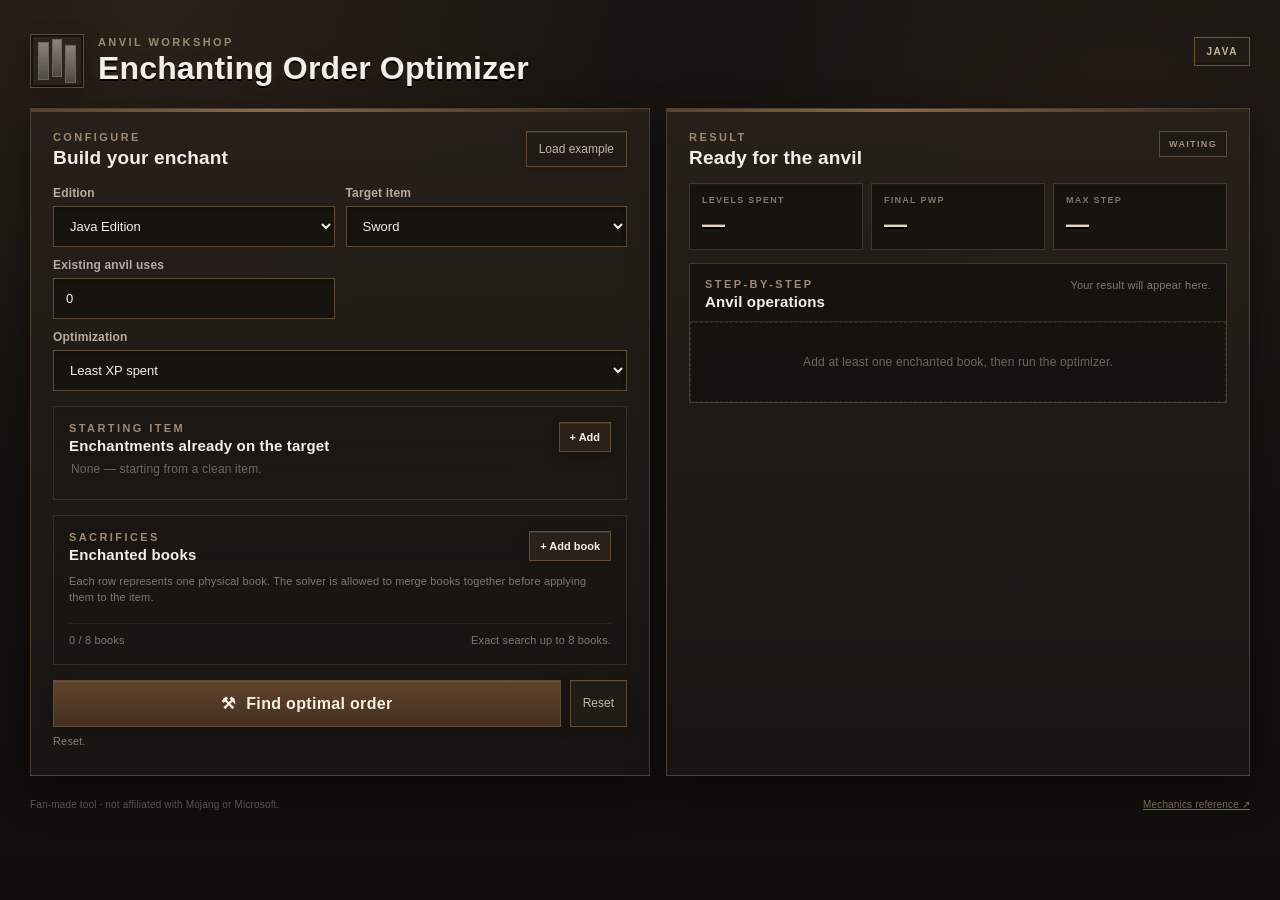
==== index.html @ eb88f307 "Add files via upload" ====
<!doctype html>
<html lang="en">
<head>
  <meta charset="utf-8">
  <meta name="viewport" content="width=device-width, initial-scale=1">
  <meta name="theme-color" content="#1b1510">
  <meta name="description" content="A Java and Bedrock Minecraft anvil-order optimizer. Find low-cost enchanting sequences and reduce prior-work penalties.">
  <title>Enchanting Order Optimizer</title>
  <link rel="icon" href="data:image/svg+xml,%3Csvg xmlns='http://www.w3.org/2000/svg' viewBox='0 0 64 64'%3E%3Crect width='64' height='64' rx='8' fill='%23231a13'/%3E%3Cpath d='M17 15h30v9H36v8h12v9H36v8h11v10H17V15Z' fill='%23999'/%3E%3Cpath d='M13 9h38v8H13z' fill='%23666'/%3E%3Cpath d='M25 39h14v8H25z' fill='%234c4c4c'/%3E%3Cpath d='M22 47h20l-3 10H25z' fill='%23707070'/%3E%3C/svg%3E">
  <link rel="stylesheet" href="styles.css">
</head>
<body>
  <div class="page-grain" aria-hidden="true"></div>
  <header class="topbar">
    <div class="brand-mark" aria-hidden="true"><span></span><span></span><span></span></div>
    <div>
      <div class="eyebrow">ANVIL WORKSHOP</div>
      <h1>Enchanting Order Optimizer</h1>
    </div>
    <div class="edition-chip" id="editionChip">JAVA</div>
  </header>

  <main class="layout">
    <section class="panel controls-panel">
      <div class="panel-heading">
        <div>
          <div class="section-kicker">CONFIGURE</div>
          <h2>Build your enchant</h2>
        </div>
        <button class="ghost-btn" id="loadExample">Load example</button>
      </div>

      <div class="control-grid">
        <label class="field">
          <span>Edition</span>
          <select id="edition">
            <option value="java">Java Edition</option>
            <option value="bedrock">Bedrock Edition</option>
          </select>
        </label>
        <label class="field">
          <span>Target item</span>
          <select id="targetItem"></select>
        </label>
        <label class="field">
          <span>Existing anvil uses</span>
          <input id="targetWork" type="number" min="0" max="6" value="0" inputmode="numeric">
        </label>
        <label class="field field-wide">
          <span>Optimization</span>
          <select id="objective">
            <option value="xp">Least XP spent</option>
            <option value="work">Lowest final work penalty</option>
          </select>
        </label>
      </div>

      <div class="subpanel">
        <div class="subpanel-heading">
          <div>
            <div class="section-kicker">STARTING ITEM</div>
            <h3>Enchantments already on the target</h3>
          </div>
          <button class="small-btn" id="addTargetEnchant">+ Add</button>
        </div>
        <div id="targetEnchants" class="rows empty-state">None — starting from a clean item.</div>
      </div>

      <div class="subpanel">
        <div class="subpanel-heading">
          <div>
            <div class="section-kicker">SACRIFICES</div>
            <h3>Enchanted books</h3>
          </div>
          <button class="small-btn" id="addBook">+ Add book</button>
        </div>
        <div class="helper-text">Each row represents one physical book. The solver is allowed to merge books together before applying them to the item.</div>
        <div id="books" class="rows"></div>
        <div class="book-footer">
          <span id="bookCount">0 / 8 books</span>
          <span>Exact search up to 8 books.</span>
        </div>
      </div>

      <div class="action-row">
        <button class="primary-btn" id="optimize"><span class="hammer-icon">⚒</span> Find optimal order</button>
        <button class="ghost-btn" id="reset">Reset</button>
      </div>
      <div id="status" class="status" aria-live="polite"></div>
    </section>

    <section class="panel results-panel" id="resultsPanel">
      <div class="panel-heading result-heading">
        <div>
          <div class="section-kicker">RESULT</div>
          <h2 id="resultTitle">Ready for the anvil</h2>
        </div>
        <div class="result-badge" id="resultBadge">WAITING</div>
      </div>

      <div class="metric-grid" id="metrics">
        <div class="metric"><span>LEVELS SPENT</span><strong>—</strong></div>
        <div class="metric"><span>FINAL PWP</span><strong>—</strong></div>
        <div class="metric"><span>MAX STEP</span><strong>—</strong></div>
      </div>

      <div class="plan-box">
        <div class="plan-box-heading">
          <div>
            <div class="section-kicker">STEP-BY-STEP</div>
            <h3>Anvil operations</h3>
          </div>
          <span class="plan-note" id="planNote">Your result will appear here.</span>
        </div>
        <div id="steps" class="steps empty-state large">Add at least one enchanted book, then run the optimizer.</div>
      </div>

      <div id="explanation" class="explanation hidden"></div>
    </section>
  </main>

  <footer class="footer">
    <span>Fan-made tool · not affiliated with Mojang or Microsoft.</span>
    <span><a href="https://minecraft.wiki/w/Anvil_mechanics" target="_blank" rel="noreferrer">Mechanics reference ↗</a></span>
  </footer>

  <script src="js/data.js"></script>
  <script src="js/engine.js"></script>
  <script src="js/app.js"></script>
</body>
</html>
---- styles.css ----
:root {
  --ink: #f4efe5;
  --muted: #aaa399;
  --muted-2: #7f786f;
  --panel: rgba(30, 25, 21, .94);
  --panel-2: rgba(40, 33, 27, .92);
  --line: #55483b;
  --line-soft: rgba(127, 111, 94, .25);
  --brown: #6b4b31;
  --brown-light: #8d6a48;
  --green: #6aa83d;
  --green-deep: #3e6927;
  --red: #b94b3f;
  --gold: #c9a15b;
  --purple: #9f81bd;
  --shadow: rgba(0, 0, 0, .45);
}

* { box-sizing: border-box; }
html { min-height: 100%; }
body {
  margin: 0;
  min-height: 100vh;
  color: var(--ink);
  font-family: "Trebuchet MS", "Segoe UI", sans-serif;
  background:
    radial-gradient(circle at 12% 0%, rgba(117, 86, 53, .20), transparent 34%),
    radial-gradient(circle at 88% 18%, rgba(67, 48, 35, .25), transparent 30%),
    linear-gradient(180deg, #181411 0%, #100e0c 100%);
  letter-spacing: .01em;
}

body::before {
  content: "";
  position: fixed;
  inset: 0;
  pointer-events: none;
  opacity: .21;
  background-image:
    linear-gradient(90deg, rgba(255,255,255,.03) 1px, transparent 1px),
    linear-gradient(rgba(255,255,255,.02) 1px, transparent 1px);
  background-size: 48px 48px;
  mask-image: linear-gradient(to bottom, black, transparent 80%);
}

.page-grain {
  position: fixed;
  inset: 0;
  pointer-events: none;
  opacity: .12;
  background:
    repeating-linear-gradient(0deg, transparent 0 3px, rgba(255,255,255,.018) 4px),
    repeating-linear-gradient(90deg, rgba(0,0,0,.03) 0 2px, transparent 2px 5px);
  mix-blend-mode: screen;
}

.topbar, main, .footer { width: min(1220px, calc(100% - 34px)); margin-inline: auto; }
.topbar {
  display: flex;
  align-items: center;
  gap: 14px;
  padding: 34px 0 20px;
}

.brand-mark {
  width: 54px; height: 54px; display: grid; grid-template-columns: repeat(3, 1fr); gap: 3px;
  padding: 7px; background: #2b231c; border: 1px solid #5b4b3b; box-shadow: inset 0 0 0 2px #15120f, 0 6px 20px rgba(0,0,0,.25);
}
.brand-mark span { background: linear-gradient(#8b8278, #4d4943); border: 1px solid #6c665f; }
.brand-mark span:nth-child(2) { transform: translateY(-3px); }
.brand-mark span:nth-child(3) { transform: translateY(3px); }

.eyebrow, .section-kicker { color: #9f8972; font-size: 11px; letter-spacing: .22em; font-weight: 800; }
.eyebrow { margin-bottom: 3px; }
h1, h2, h3, p { margin: 0; }
h1 { font-size: clamp(22px, 3vw, 32px); line-height: 1.08; text-shadow: 0 2px 0 #000, 0 0 18px rgba(201,161,91,.09); }
h2 { font-size: 19px; margin-top: 4px; }
h3 { font-size: 15px; margin-top: 3px; }

.edition-chip {
  margin-left: auto; align-self: flex-start; margin-top: 3px;
  padding: 8px 11px; font-size: 10px; font-weight: 900; letter-spacing: .16em;
  background: #211b16; border: 1px solid #6e563d; color: #c8b59e; box-shadow: inset 0 -2px rgba(0,0,0,.22);
}

.layout { display: grid; grid-template-columns: 1.03fr .97fr; gap: 16px; padding-bottom: 22px; }
.panel {
  background: linear-gradient(180deg, rgba(40,33,27,.97), rgba(25,21,18,.97));
  border: 1px solid #4d4135;
  box-shadow: 0 14px 36px var(--shadow), inset 0 1px rgba(255,255,255,.035);
  position: relative;
}
.panel::before {
  content: ""; position: absolute; top: 0; left: 0; right: 0; height: 3px;
  background: linear-gradient(90deg, #5f432a, #9a714a 38%, #5f432a 75%, #30241a);
  opacity: .9;
}
.controls-panel, .results-panel { padding: 22px; }
.panel-heading { display: flex; align-items: flex-start; justify-content: space-between; gap: 14px; margin-bottom: 17px; }
.result-heading { margin-bottom: 14px; }

.control-grid { display: grid; grid-template-columns: 1fr 1fr; gap: 11px; }
.field { display: grid; gap: 6px; }
.field-wide { grid-column: 1 / -1; }
.field > span { color: #b6aca0; font-size: 12px; font-weight: 700; }
select, input {
  width: 100%; color: var(--ink); background: #17130f; border: 1px solid #5a4b3b; outline: none;
  padding: 11px 12px; min-height: 41px; font: inherit; font-size: 13px; box-shadow: inset 0 2px 4px rgba(0,0,0,.22);
}
select:focus, input:focus { border-color: #9a714a; box-shadow: 0 0 0 2px rgba(154,113,74,.17), inset 0 2px 4px rgba(0,0,0,.22); }

.subpanel {
  margin-top: 15px; padding: 15px; background: linear-gradient(180deg, rgba(20,17,14,.42), rgba(15,13,11,.2));
  border: 1px solid var(--line-soft);
}
.subpanel-heading, .plan-box-heading { display: flex; align-items: flex-start; justify-content: space-between; gap: 12px; }
.helper-text, .book-footer, .plan-note { color: var(--muted-2); font-size: 11px; line-height: 1.45; }
.helper-text { margin: 11px 0 8px; }
.rows { display: grid; gap: 8px; }
.row {
  display: grid; grid-template-columns: minmax(0,1fr) 82px 34px; gap: 8px; align-items: center;
  padding: 8px; background: rgba(49,40,32,.55); border: 1px solid #42372e;
  animation: row-in .17s ease-out;
}
.row.target-row { grid-template-columns: minmax(0,1fr) 82px 34px; }
.row select, .row input { min-height: 38px; padding: 8px 10px; }
.row .row-label { color: #d5c9bb; font-size: 12px; font-weight: 700; }
.remove-btn {
  min-height: 38px; width: 34px; border: 1px solid #55453a; background: #201914; color: #a69b90; cursor: pointer;
}
.remove-btn:hover { color: #f1ddd1; border-color: #805046; background: #2c1b17; }
.empty-state { color: #6f675f; font-size: 12px; padding: 8px 2px; }
.empty-state.large { padding: 32px 10px; text-align: center; border: 1px dashed rgba(127,111,94,.26); }
.book-footer { display: flex; justify-content: space-between; margin-top: 9px; padding-top: 9px; border-top: 1px solid rgba(127,111,94,.14); }

.action-row { display: flex; gap: 9px; margin-top: 15px; }
button { font: inherit; }
.primary-btn, .ghost-btn, .small-btn {
  cursor: pointer; border: 1px solid #5f4c3b; color: var(--ink); background: linear-gradient(#60442c,#452f20);
  box-shadow: inset 0 1px rgba(255,255,255,.08), 0 4px 12px rgba(0,0,0,.18);
  transition: transform .12s ease, filter .12s ease, border-color .12s ease;
}
.primary-btn { flex: 1; padding: 13px 15px; font-weight: 900; letter-spacing: .02em; }
.primary-btn:hover, .ghost-btn:hover, .small-btn:hover { filter: brightness(1.12); border-color: #896947; }
.primary-btn:active, .ghost-btn:active, .small-btn:active { transform: translateY(1px); }
.ghost-btn { padding: 10px 12px; background: #211b16; color: #c3b6a8; font-size: 12px; }
.small-btn { padding: 8px 10px; font-size: 11px; font-weight: 800; background: #2b2118; }
.hammer-icon { margin-right: 6px; }
.status { min-height: 18px; color: #897d70; font-size: 11px; margin-top: 8px; }
.status.error { color: #d67c70; }
.status.good { color: #86b26a; }

.result-badge { padding: 7px 9px; font-size: 9px; letter-spacing: .15em; font-weight: 900; border: 1px solid #5a4a3c; color: #9d9081; background: #201a15; }
.result-badge.good { color: #96bd79; border-color: #446932; background: #1b2616; }
.result-badge.warn { color: #d0a25e; border-color: #7b5d33; background: #2a2016; }
.result-badge.bad { color: #d27c71; border-color: #733b34; background: #2a1715; }

.metric-grid { display: grid; grid-template-columns: repeat(3, 1fr); gap: 8px; margin-bottom: 13px; }
.metric { background: #17130f; border: 1px solid #3f352d; padding: 11px 12px; box-shadow: inset 0 1px rgba(255,255,255,.025); }
.metric span { display: block; color: #7f756a; font-size: 9px; font-weight: 900; letter-spacing: .14em; }
.metric strong { display: block; font-size: 23px; margin-top: 6px; color: #e3d4c2; text-shadow: 0 2px #000; }

.plan-box { border: 1px solid #45392f; background: rgba(18,15,12,.72); }
.plan-box-heading { padding: 14px 15px 11px; border-bottom: 1px solid #332b24; }
.steps { display: grid; gap: 8px; padding: 12px; max-height: 490px; overflow: auto; }
.step {
  display: grid; grid-template-columns: 31px minmax(0,1fr) auto; gap: 10px; align-items: center;
  padding: 10px; background: linear-gradient(90deg, rgba(54,44,35,.74), rgba(31,25,21,.75)); border: 1px solid #40352c;
  position: relative;
}
.step::after { content: ""; position: absolute; left: 24px; bottom: -9px; width: 1px; height: 8px; background: #5b4a3c; }
.step:last-child::after { display: none; }
.step-number { width: 26px; height: 26px; display: grid; place-items: center; background: #2b2119; border: 1px solid #614a37; color: #d0b997; font-weight: 900; font-size: 11px; }
.step-main { min-width: 0; }
.step-title { color: #eee4d8; font-size: 12px; font-weight: 800; line-height: 1.35; }
.step-meta { color: #82786d; font-size: 10px; margin-top: 3px; line-height: 1.35; }
.step-cost { text-align: right; white-space: nowrap; }
.step-cost strong { color: #d8bd8e; font-size: 14px; }
.step-cost span { display: block; color: #6f665c; font-size: 9px; margin-top: 2px; }

.explanation { margin-top: 12px; padding: 12px 14px; background: #1a1612; border: 1px solid #3f332a; color: #a9a096; font-size: 11px; line-height: 1.55; }
.explanation strong { color: #ddd0c1; }
.hidden { display: none; }

.footer { display: flex; justify-content: space-between; gap: 15px; padding: 1px 0 28px; color: #635b53; font-size: 10px; }
.footer a { color: #837360; }
.footer a:hover { color: #aa8f72; }

@keyframes row-in { from { opacity: 0; transform: translateY(-4px); } to { opacity: 1; transform: translateY(0); } }
@media (max-width: 900px) { .layout { grid-template-columns: 1fr; } }
@media (max-width: 620px) {
  .topbar, main, .footer { width: min(100% - 22px, 1220px); }
  .topbar { padding-top: 20px; }
  .control-grid { grid-template-columns: 1fr; }
  .field-wide { grid-column: auto; }
  .metric-grid { grid-template-columns: 1fr; }
  .step { grid-template-columns: 31px minmax(0,1fr); }
  .step-cost { grid-column: 2; text-align: left; }
  .footer { flex-direction: column; padding-bottom: 18px; }
}
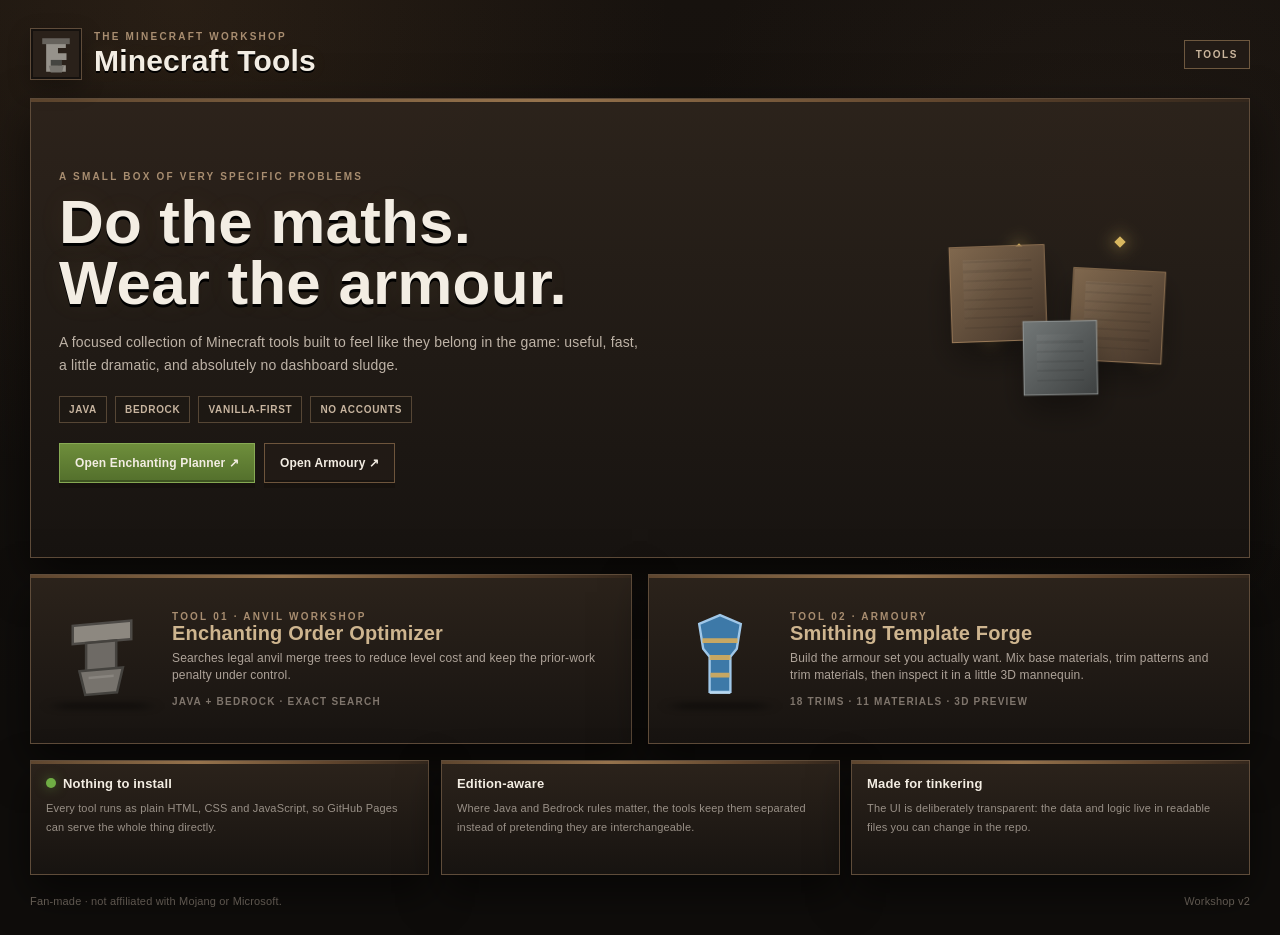
==== commit 59c64ac2: "Armory Update Adds armory tool to the workshop." ====
--- a/index.html
+++ b/index.html
@@ -1,131 +1,49 @@
 <!doctype html>
 <html lang="en">
 <head>
-  <meta charset="utf-8">
-  <meta name="viewport" content="width=device-width, initial-scale=1">
-  <meta name="theme-color" content="#1b1510">
-  <meta name="description" content="A Java and Bedrock Minecraft anvil-order optimizer. Find low-cost enchanting sequences and reduce prior-work penalties.">
-  <title>Enchanting Order Optimizer</title>
-  <link rel="icon" href="data:image/svg+xml,%3Csvg xmlns='http://www.w3.org/2000/svg' viewBox='0 0 64 64'%3E%3Crect width='64' height='64' rx='8' fill='%23231a13'/%3E%3Cpath d='M17 15h30v9H36v8h12v9H36v8h11v10H17V15Z' fill='%23999'/%3E%3Cpath d='M13 9h38v8H13z' fill='%23666'/%3E%3Cpath d='M25 39h14v8H25z' fill='%234c4c4c'/%3E%3Cpath d='M22 47h20l-3 10H25z' fill='%23707070'/%3E%3C/svg%3E">
-  <link rel="stylesheet" href="styles.css">
-</head>
-<body>
-  <div class="page-grain" aria-hidden="true"></div>
-  <header class="topbar">
-    <div class="brand-mark" aria-hidden="true"><span></span><span></span><span></span></div>
-    <div>
-      <div class="eyebrow">ANVIL WORKSHOP</div>
-      <h1>Enchanting Order Optimizer</h1>
+<meta charset="utf-8"><meta name="viewport" content="width=device-width,initial-scale=1">
+<meta name="theme-color" content="#17120e"><meta name="description" content="Minecraft Tools — anvil planning, armour trimming and more.">
+<title>Minecraft Tools · Workshop</title>
+<link rel="icon" href="data:image/svg+xml,%3Csvg xmlns='http://www.w3.org/2000/svg' viewBox='0 0 64 64'%3E%3Crect width='64' height='64' rx='8' fill='%23231a13'/%3E%3Cpath d='M10 14h44v12H10zM16 28h32v12H16zM22 42h20v12H22z' fill='%238b8278'/%3E%3Cpath d='M14 19h36v3H14zM20 33h24v3H20zM26 47h12v3H26z' fill='%23504a44'/%3E%3C/svg%3E">
+<link rel="stylesheet" href="shared/site.css">
+<style>.workbench{height:245px;width:300px;position:relative;transform-style:preserve-3d;perspective:900px}.block{position:absolute;transform-style:preserve-3d;background:linear-gradient(135deg,#80684e,#443529);border:1px solid #9a7a58;box-shadow:0 16px 30px rgba(0,0,0,.35)}.block.a{width:92px;height:92px;left:34px;top:44px;transform:translateZ(36px) rotateZ(-2deg)}.block.b{width:92px;height:92px;left:150px;top:65px;transform:translateZ(8px) rotateZ(3deg)}.block.c{width:70px;height:70px;left:105px;top:116px;transform:translateZ(54px) rotateZ(-1deg);background:linear-gradient(135deg,#727777,#3e4141);border-color:#909696}.block::after{content:"";position:absolute;inset:12px;background:linear-gradient(135deg,rgba(255,255,255,.08),transparent 48%),repeating-linear-gradient(0deg,rgba(0,0,0,.12) 0 2px,transparent 2px 9px);opacity:.65}.spark{position:absolute;width:8px;height:8px;background:#d8b75f;box-shadow:0 0 16px #d8b75f;transform:rotate(45deg);animation:spark 2.8s infinite ease-in-out}.s1{left:94px;top:40px}.s2{left:195px;top:33px;animation-delay:.6s}.s3{left:65px;top:126px;animation-delay:1.15s}.s4{left:221px;top:144px;animation-delay:1.7s}@keyframes spark{0%,100%{opacity:.15;transform:scale(.75) rotate(45deg)}50%{opacity:1;transform:scale(1.15) rotate(45deg)}}
+</style>
+</head><body>
+<header class="site-shell topbar">
+  <div class="brand"><div class="brand-icon"><svg viewBox="0 0 64 64" aria-hidden="true"><path d="M17 13h30v10H35v8h13v10H35v8h12v10H17V13Z" fill="#96928b"/><path d="M11 8h42v9H11z" fill="#66625c"/><path d="M24 41h17v9H24z" fill="#454541"/><path d="M21 50h23l-3 10H24z" fill="#77746e"/></svg></div><div><div class="eyebrow">THE MINECRAFT WORKSHOP</div><h1>Minecraft Tools</h1></div></div>
+  <div class="edition-chip">TOOLS</div>
+</header>
+<main class="site-shell">
+  <section class="panel depth-ui hero" data-tilt>
+    <div class="hero-copy">
+      <div class="kicker">A SMALL BOX OF VERY SPECIFIC PROBLEMS</div>
+      <h2>Do the maths.<br>Wear the armour.</h2>
+      <p>A focused collection of Minecraft tools built to feel like they belong in the game: useful, fast, a little dramatic, and absolutely no dashboard sludge.</p>
+      <div class="tag-row"><span class="tag">JAVA</span><span class="tag">BEDROCK</span><span class="tag">VANILLA-FIRST</span><span class="tag">NO ACCOUNTS</span></div>
+      <div class="cta-row"><a class="primary" href="tools/enchanting/">Open Enchanting Planner ↗</a><a class="ghost" href="tools/armoury/">Open Armoury ↗</a></div>
     </div>
-    <div class="edition-chip" id="editionChip">JAVA</div>
-  </header>
+    <div class="workbench" aria-hidden="true"><div class="block a"></div><div class="block b"></div><div class="block c"></div><span class="spark s1"></span><span class="spark s2"></span><span class="spark s3"></span><span class="spark s4"></span></div>
+  </section>
 
-  <main class="layout">
-    <section class="panel controls-panel">
-      <div class="panel-heading">
-        <div>
-          <div class="section-kicker">CONFIGURE</div>
-          <h2>Build your enchant</h2>
-        </div>
-        <button class="ghost-btn" id="loadExample">Load example</button>
-      </div>
+  <div style="height:16px"></div>
+  <section class="grid tools">
+    <a class="panel depth-ui tool-card" data-tilt href="tools/enchanting/">
+      <div class="tool-art"><svg viewBox="0 0 110 125" width="92" height="105" aria-hidden="true"><g transform="skewY(-5)"><path d="M20 24h70v22H20z" fill="#8d8880" stroke="#4d4a46" stroke-width="3"/><path d="M36 46h36v34H36z" fill="#6e6a65" stroke="#45423e" stroke-width="3"/><path d="M28 79h52l-7 29H35z" fill="#77736d" stroke="#44423e" stroke-width="3"/><path d="M39 88h30" stroke="#a09c96" stroke-width="3" opacity=".45"/></g></svg></div>
+      <div><div class="kicker">TOOL 01 · ANVIL WORKSHOP</div><h3>Enchanting Order Optimizer</h3><p>Searches legal anvil merge trees to reduce level cost and keep the prior-work penalty under control.</p><div class="tool-meta">Java + Bedrock · exact search</div></div>
+    </a>
+    <a class="panel depth-ui tool-card" data-tilt href="tools/armoury/">
+      <div class="tool-art"><svg viewBox="0 0 110 125" width="88" height="105" aria-hidden="true"><path d="M29 18 55 7l26 11-5 31-8 10v44H42V59l-8-10z" fill="#3d79a8" stroke="#9fc7e8" stroke-width="3"/><path d="M33 39h44M42 60h26M43 82h24" stroke="#d6ad5c" stroke-width="6" opacity=".9"/><path d="M42 104h26" stroke="#b8d8f0" stroke-width="3"/></svg></div>
+      <div><div class="kicker">TOOL 02 · ARMOURY</div><h3>Smithing Template Forge</h3><p>Build the armour set you actually want. Mix base materials, trim patterns and trim materials, then inspect it in a little 3D mannequin.</p><div class="tool-meta">18 trims · 11 materials · 3D preview</div></div>
+    </a>
+  </section>
 
-      <div class="control-grid">
-        <label class="field">
-          <span>Edition</span>
-          <select id="edition">
-            <option value="java">Java Edition</option>
-            <option value="bedrock">Bedrock Edition</option>
-          </select>
-        </label>
-        <label class="field">
-          <span>Target item</span>
-          <select id="targetItem"></select>
-        </label>
-        <label class="field">
-          <span>Existing anvil uses</span>
-          <input id="targetWork" type="number" min="0" max="6" value="0" inputmode="numeric">
-        </label>
-        <label class="field field-wide">
-          <span>Optimization</span>
-          <select id="objective">
-            <option value="xp">Least XP spent</option>
-            <option value="work">Lowest final work penalty</option>
-          </select>
-        </label>
-      </div>
-
-      <div class="subpanel">
-        <div class="subpanel-heading">
-          <div>
-            <div class="section-kicker">STARTING ITEM</div>
-            <h3>Enchantments already on the target</h3>
-          </div>
-          <button class="small-btn" id="addTargetEnchant">+ Add</button>
-        </div>
-        <div id="targetEnchants" class="rows empty-state">None — starting from a clean item.</div>
-      </div>
-
-      <div class="subpanel">
-        <div class="subpanel-heading">
-          <div>
-            <div class="section-kicker">SACRIFICES</div>
-            <h3>Enchanted books</h3>
-          </div>
-          <button class="small-btn" id="addBook">+ Add book</button>
-        </div>
-        <div class="helper-text">Each row represents one physical book. The solver is allowed to merge books together before applying them to the item.</div>
-        <div id="books" class="rows"></div>
-        <div class="book-footer">
-          <span id="bookCount">0 / 8 books</span>
-          <span>Exact search up to 8 books.</span>
-        </div>
-      </div>
-
-      <div class="action-row">
-        <button class="primary-btn" id="optimize"><span class="hammer-icon">⚒</span> Find optimal order</button>
-        <button class="ghost-btn" id="reset">Reset</button>
-      </div>
-      <div id="status" class="status" aria-live="polite"></div>
-    </section>
-
-    <section class="panel results-panel" id="resultsPanel">
-      <div class="panel-heading result-heading">
-        <div>
-          <div class="section-kicker">RESULT</div>
-          <h2 id="resultTitle">Ready for the anvil</h2>
-        </div>
-        <div class="result-badge" id="resultBadge">WAITING</div>
-      </div>
-
-      <div class="metric-grid" id="metrics">
-        <div class="metric"><span>LEVELS SPENT</span><strong>—</strong></div>
-        <div class="metric"><span>FINAL PWP</span><strong>—</strong></div>
-        <div class="metric"><span>MAX STEP</span><strong>—</strong></div>
-      </div>
-
-      <div class="plan-box">
-        <div class="plan-box-heading">
-          <div>
-            <div class="section-kicker">STEP-BY-STEP</div>
-            <h3>Anvil operations</h3>
-          </div>
-          <span class="plan-note" id="planNote">Your result will appear here.</span>
-        </div>
-        <div id="steps" class="steps empty-state large">Add at least one enchanted book, then run the optimizer.</div>
-      </div>
-
-      <div id="explanation" class="explanation hidden"></div>
-    </section>
-  </main>
-
-  <footer class="footer">
-    <span>Fan-made tool · not affiliated with Mojang or Microsoft.</span>
-    <span><a href="https://minecraft.wiki/w/Anvil_mechanics" target="_blank" rel="noreferrer">Mechanics reference ↗</a></span>
-  </footer>
-
-  <script src="js/data.js"></script>
-  <script src="js/engine.js"></script>
-  <script src="js/app.js"></script>
-</body>
-</html>
+  <div style="height:16px"></div>
+  <section class="tip-grid">
+    <div class="panel depth-ui tip" data-tilt><strong><span class="status-dot"></span>Nothing to install</strong><span>Every tool runs as plain HTML, CSS and JavaScript, so GitHub Pages can serve the whole thing directly.</span></div>
+    <div class="panel depth-ui tip" data-tilt><strong>Edition-aware</strong><span>Where Java and Bedrock rules matter, the tools keep them separated instead of pretending they are interchangeable.</span></div>
+    <div class="panel depth-ui tip" data-tilt><strong>Made for tinkering</strong><span>The UI is deliberately transparent: the data and logic live in readable files you can change in the repo.</span></div>
+  </section>
+</main>
+<footer class="footer"><span>Fan-made · not affiliated with Mojang or Microsoft.</span><span>Workshop v2</span></footer>
+<script src="shared/tilt.js"></script>
+</body></html>
--- a/shared/site.css
+++ b/shared/site.css
@@ -0,0 +1,30 @@
+:root {
+  --bg0:#120f0c; --bg1:#18130f; --panel:#241d17; --panel2:#30251d;
+  --edge:#5f4c3a; --edge-hi:#896b4e; --ink:#f3ede3; --muted:#b4a99d; --dim:#776d64;
+  --oak:#8c633e; --oak-hi:#b4865a; --green:#70b442; --gold:#d2ad63; --blue:#77a9e3;
+  --red:#c65a4f; --shadow:rgba(0,0,0,.52);
+}
+*{box-sizing:border-box}
+html{min-height:100%}
+body{margin:0;min-height:100vh;color:var(--ink);font-family:"Trebuchet MS","Segoe UI",sans-serif;letter-spacing:.01em;
+ background:radial-gradient(circle at 14% 0%,rgba(121,86,51,.18),transparent 34%),radial-gradient(circle at 86% 22%,rgba(70,55,43,.18),transparent 32%),linear-gradient(#17120e,#0f0d0b 75%);overflow-x:hidden}
+body::before{content:"";position:fixed;inset:0;pointer-events:none;opacity:.16;background-image:linear-gradient(90deg,rgba(255,255,255,.025) 1px,transparent 1px),linear-gradient(rgba(255,255,255,.018) 1px,transparent 1px);background-size:48px 48px;mask-image:linear-gradient(to bottom,black,transparent 88%)}
+body::after{content:"";position:fixed;inset:0;pointer-events:none;opacity:.08;background:repeating-linear-gradient(0deg,transparent 0 3px,rgba(255,255,255,.02) 4px),repeating-linear-gradient(90deg,rgba(0,0,0,.03) 0 2px,transparent 2px 5px)}
+a{color:#ceb58f;text-decoration:none}a:hover{text-decoration:underline}
+.site-shell{width:min(1220px,calc(100% - 34px));margin:auto}
+.topbar{display:flex;align-items:center;gap:14px;padding:28px 0 18px;position:relative;z-index:2}
+.brand{display:flex;align-items:center;gap:12px;min-width:0}.brand-icon{width:52px;height:52px;display:grid;place-items:center;background:#2a211a;border:1px solid var(--edge);box-shadow:inset 0 0 0 2px #15110e,0 8px 22px rgba(0,0,0,.25);flex:0 0 auto}.brand-icon svg{width:42px;height:42px}
+.eyebrow,.kicker{font-size:10px;font-weight:900;letter-spacing:.22em;color:#a88d70}.brand h1{font-size:clamp(20px,3vw,30px);line-height:1.05;margin:3px 0 0;text-shadow:0 2px 0 #000,0 0 18px rgba(210,173,99,.09)}
+.edition-chip{margin-left:auto;padding:8px 11px;border:1px solid #6e583f;background:#211a15;color:#cbb69d;font-size:10px;font-weight:900;letter-spacing:.16em}
+.nav{display:flex;gap:8px;margin-left:14px;flex-wrap:wrap}.nav a{padding:9px 11px;font-size:11px;font-weight:800;color:#c8b8a7;border:1px solid #4d3e30;background:#1c1713;text-transform:uppercase;letter-spacing:.08em}.nav a.active,.nav a:hover{border-color:#876747;color:#f0e5d5;background:#281f18}
+.footer{width:min(1220px,calc(100% - 34px));margin:20px auto 28px;display:flex;justify-content:space-between;gap:16px;color:#71685f;font-size:11px}
+.grid{display:grid;gap:16px}.grid.two{grid-template-columns:1fr 1fr}.grid.tools{grid-template-columns:1fr 1fr}.panel{position:relative;background:linear-gradient(180deg,rgba(45,36,28,.97),rgba(24,20,17,.97));border:1px solid var(--edge);box-shadow:0 18px 42px var(--shadow),inset 0 1px rgba(255,255,255,.035);overflow:hidden}
+.panel::before{content:"";position:absolute;top:0;left:0;right:0;height:3px;background:linear-gradient(90deg,#60472f,#9b774f 42%,#63472e 75%,#34271c);opacity:.95}
+.depth-ui{transform-style:preserve-3d;will-change:transform;transition:transform .16s ease,box-shadow .16s ease}.depth-ui:hover{box-shadow:0 24px 54px rgba(0,0,0,.58),inset 0 1px rgba(255,255,255,.045)}
+.card-pad{padding:22px}.hero{padding:28px 28px 30px;min-height:460px;display:flex;align-items:center;justify-content:space-between;gap:30px}.hero-copy{max-width:620px}.hero h2{font-size:clamp(31px,5.6vw,62px);line-height:.98;margin:10px 0 18px;text-shadow:0 3px 0 #000,0 0 28px rgba(210,173,99,.08)}.hero p{color:#beb3a7;line-height:1.6;font-size:14px;max-width:580px}.tag-row{display:flex;gap:8px;flex-wrap:wrap;margin:20px 0}.tag{padding:7px 9px;border:1px solid #564635;background:#1d1813;color:#c7b49f;font-size:10px;font-weight:800;letter-spacing:.07em}.cta-row{display:flex;gap:9px;flex-wrap:wrap}.primary,.ghost,.small{border:1px solid #6e553c;color:var(--ink);background:#2b2118;padding:12px 15px;font:inherit;font-size:12px;font-weight:900;cursor:pointer;box-shadow:inset 0 -2px rgba(0,0,0,.25),0 5px 0 #17120e;transition:transform .12s ease,filter .12s ease,border-color .12s ease}.primary{background:linear-gradient(#6e8e3b,#536f2c);border-color:#87aa54}.primary:hover,.ghost:hover,.small:hover{transform:translateY(-2px);filter:brightness(1.08);text-decoration:none}.ghost{background:#211a15}.small{padding:8px 10px;font-size:11px}.subtle{color:var(--dim)}
+.tool-card{display:grid;grid-template-columns:105px 1fr;gap:18px;padding:18px;align-items:center;min-height:170px}.tool-art{height:125px;display:grid;place-items:center;position:relative;transform-style:preserve-3d}.tool-art::before{content:"";position:absolute;width:90px;height:18px;bottom:7px;background:rgba(0,0,0,.38);filter:blur(8px);transform:rotateX(68deg)}.tool-card h3{font-size:20px;margin:0 0 5px}.tool-card p{font-size:12px;line-height:1.45;color:#aea399;margin:0 0 12px}.tool-meta{font-size:10px;text-transform:uppercase;letter-spacing:.12em;color:#7f756c;font-weight:800}
+.tip-grid{display:grid;grid-template-columns:repeat(3,1fr);gap:12px}.tip{padding:15px;min-height:115px}.tip strong{font-size:13px;display:block;margin-bottom:7px}.tip span{color:#999087;font-size:11px;line-height:1.45}
+.status-dot{width:10px;height:10px;border-radius:50%;display:inline-block;background:#6fad44;box-shadow:0 0 12px rgba(111,173,68,.5);margin-right:7px}
+@media(max-width:900px){.hero{min-height:auto;flex-direction:column;align-items:flex-start}.grid.two,.grid.tools{grid-template-columns:1fr}.nav{margin-left:auto}.tool-card{grid-template-columns:90px 1fr}}
+@media(max-width:640px){.site-shell{width:min(100% - 22px,1220px)}.topbar{align-items:flex-start;flex-wrap:wrap}.nav{order:3;width:100%;margin:0}.edition-chip{margin-left:auto}.hero{padding:22px}.tip-grid{grid-template-columns:1fr}.footer{width:min(100% - 22px,1220px);flex-direction:column}}
+@media(prefers-reduced-motion:reduce){.depth-ui,.primary,.ghost,.small{transition:none!important}.depth-ui{transform:none!important}}
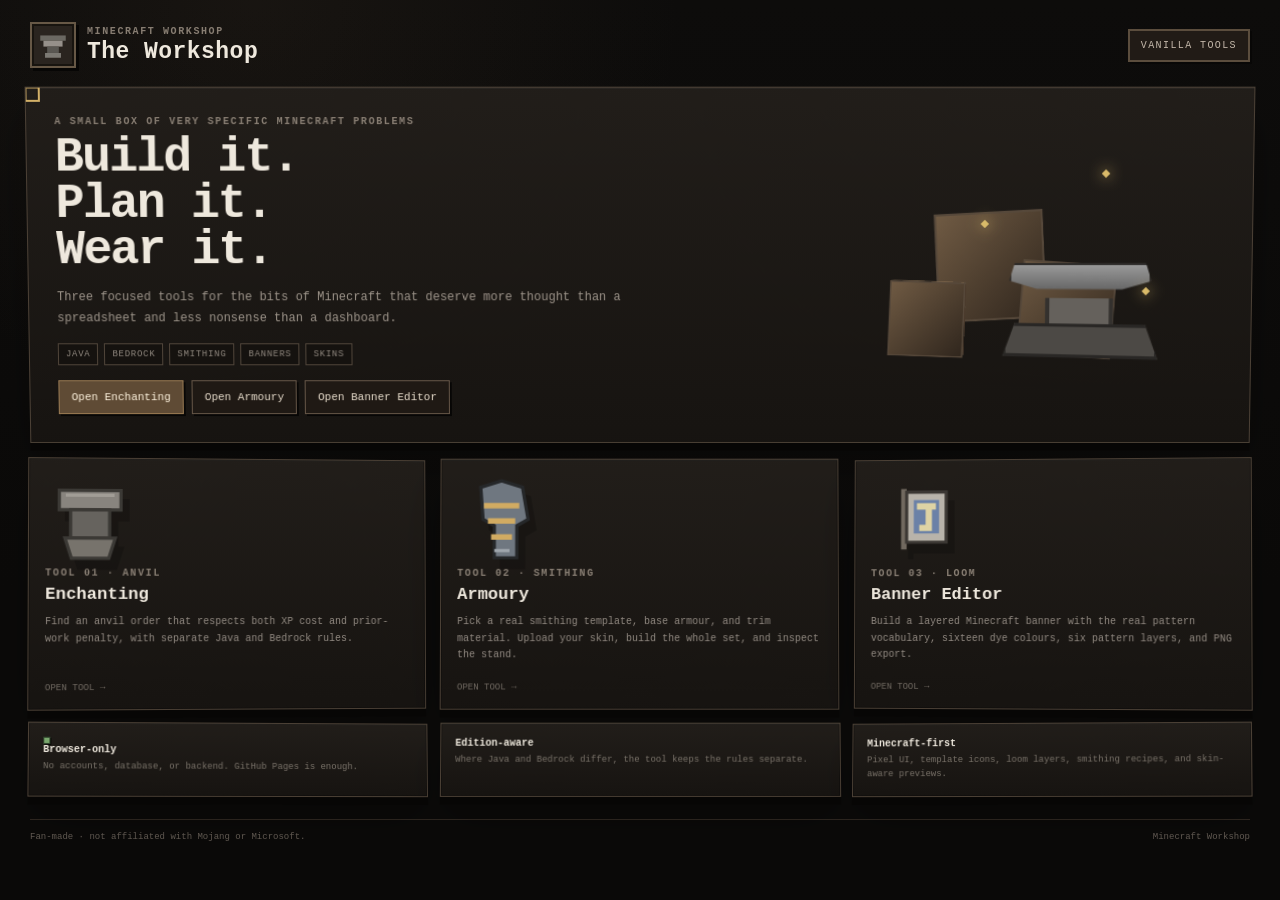
==== commit b2b7707a: "Add banner designer" ====
--- a/index.html
+++ b/index.html
@@ -1,49 +1,11 @@
-<!doctype html>
-<html lang="en">
-<head>
-<meta charset="utf-8"><meta name="viewport" content="width=device-width,initial-scale=1">
-<meta name="theme-color" content="#17120e"><meta name="description" content="Minecraft Tools — anvil planning, armour trimming and more.">
-<title>Minecraft Tools · Workshop</title>
-<link rel="icon" href="data:image/svg+xml,%3Csvg xmlns='http://www.w3.org/2000/svg' viewBox='0 0 64 64'%3E%3Crect width='64' height='64' rx='8' fill='%23231a13'/%3E%3Cpath d='M10 14h44v12H10zM16 28h32v12H16zM22 42h20v12H22z' fill='%238b8278'/%3E%3Cpath d='M14 19h36v3H14zM20 33h24v3H20zM26 47h12v3H26z' fill='%23504a44'/%3E%3C/svg%3E">
-<link rel="stylesheet" href="shared/site.css">
-<style>.workbench{height:245px;width:300px;position:relative;transform-style:preserve-3d;perspective:900px}.block{position:absolute;transform-style:preserve-3d;background:linear-gradient(135deg,#80684e,#443529);border:1px solid #9a7a58;box-shadow:0 16px 30px rgba(0,0,0,.35)}.block.a{width:92px;height:92px;left:34px;top:44px;transform:translateZ(36px) rotateZ(-2deg)}.block.b{width:92px;height:92px;left:150px;top:65px;transform:translateZ(8px) rotateZ(3deg)}.block.c{width:70px;height:70px;left:105px;top:116px;transform:translateZ(54px) rotateZ(-1deg);background:linear-gradient(135deg,#727777,#3e4141);border-color:#909696}.block::after{content:"";position:absolute;inset:12px;background:linear-gradient(135deg,rgba(255,255,255,.08),transparent 48%),repeating-linear-gradient(0deg,rgba(0,0,0,.12) 0 2px,transparent 2px 9px);opacity:.65}.spark{position:absolute;width:8px;height:8px;background:#d8b75f;box-shadow:0 0 16px #d8b75f;transform:rotate(45deg);animation:spark 2.8s infinite ease-in-out}.s1{left:94px;top:40px}.s2{left:195px;top:33px;animation-delay:.6s}.s3{left:65px;top:126px;animation-delay:1.15s}.s4{left:221px;top:144px;animation-delay:1.7s}@keyframes spark{0%,100%{opacity:.15;transform:scale(.75) rotate(45deg)}50%{opacity:1;transform:scale(1.15) rotate(45deg)}}
-</style>
-</head><body>
-<header class="site-shell topbar">
-  <div class="brand"><div class="brand-icon"><svg viewBox="0 0 64 64" aria-hidden="true"><path d="M17 13h30v10H35v8h13v10H35v8h12v10H17V13Z" fill="#96928b"/><path d="M11 8h42v9H11z" fill="#66625c"/><path d="M24 41h17v9H24z" fill="#454541"/><path d="M21 50h23l-3 10H24z" fill="#77746e"/></svg></div><div><div class="eyebrow">THE MINECRAFT WORKSHOP</div><h1>Minecraft Tools</h1></div></div>
-  <div class="edition-chip">TOOLS</div>
-</header>
-<main class="site-shell">
-  <section class="panel depth-ui hero" data-tilt>
-    <div class="hero-copy">
-      <div class="kicker">A SMALL BOX OF VERY SPECIFIC PROBLEMS</div>
-      <h2>Do the maths.<br>Wear the armour.</h2>
-      <p>A focused collection of Minecraft tools built to feel like they belong in the game: useful, fast, a little dramatic, and absolutely no dashboard sludge.</p>
-      <div class="tag-row"><span class="tag">JAVA</span><span class="tag">BEDROCK</span><span class="tag">VANILLA-FIRST</span><span class="tag">NO ACCOUNTS</span></div>
-      <div class="cta-row"><a class="primary" href="tools/enchanting/">Open Enchanting Planner ↗</a><a class="ghost" href="tools/armoury/">Open Armoury ↗</a></div>
-    </div>
-    <div class="workbench" aria-hidden="true"><div class="block a"></div><div class="block b"></div><div class="block c"></div><span class="spark s1"></span><span class="spark s2"></span><span class="spark s3"></span><span class="spark s4"></span></div>
-  </section>
-
-  <div style="height:16px"></div>
-  <section class="grid tools">
-    <a class="panel depth-ui tool-card" data-tilt href="tools/enchanting/">
-      <div class="tool-art"><svg viewBox="0 0 110 125" width="92" height="105" aria-hidden="true"><g transform="skewY(-5)"><path d="M20 24h70v22H20z" fill="#8d8880" stroke="#4d4a46" stroke-width="3"/><path d="M36 46h36v34H36z" fill="#6e6a65" stroke="#45423e" stroke-width="3"/><path d="M28 79h52l-7 29H35z" fill="#77736d" stroke="#44423e" stroke-width="3"/><path d="M39 88h30" stroke="#a09c96" stroke-width="3" opacity=".45"/></g></svg></div>
-      <div><div class="kicker">TOOL 01 · ANVIL WORKSHOP</div><h3>Enchanting Order Optimizer</h3><p>Searches legal anvil merge trees to reduce level cost and keep the prior-work penalty under control.</p><div class="tool-meta">Java + Bedrock · exact search</div></div>
-    </a>
-    <a class="panel depth-ui tool-card" data-tilt href="tools/armoury/">
-      <div class="tool-art"><svg viewBox="0 0 110 125" width="88" height="105" aria-hidden="true"><path d="M29 18 55 7l26 11-5 31-8 10v44H42V59l-8-10z" fill="#3d79a8" stroke="#9fc7e8" stroke-width="3"/><path d="M33 39h44M42 60h26M43 82h24" stroke="#d6ad5c" stroke-width="6" opacity=".9"/><path d="M42 104h26" stroke="#b8d8f0" stroke-width="3"/></svg></div>
-      <div><div class="kicker">TOOL 02 · ARMOURY</div><h3>Smithing Template Forge</h3><p>Build the armour set you actually want. Mix base materials, trim patterns and trim materials, then inspect it in a little 3D mannequin.</p><div class="tool-meta">18 trims · 11 materials · 3D preview</div></div>
-    </a>
-  </section>
-
-  <div style="height:16px"></div>
-  <section class="tip-grid">
-    <div class="panel depth-ui tip" data-tilt><strong><span class="status-dot"></span>Nothing to install</strong><span>Every tool runs as plain HTML, CSS and JavaScript, so GitHub Pages can serve the whole thing directly.</span></div>
-    <div class="panel depth-ui tip" data-tilt><strong>Edition-aware</strong><span>Where Java and Bedrock rules matter, the tools keep them separated instead of pretending they are interchangeable.</span></div>
-    <div class="panel depth-ui tip" data-tilt><strong>Made for tinkering</strong><span>The UI is deliberately transparent: the data and logic live in readable files you can change in the repo.</span></div>
-  </section>
-</main>
-<footer class="footer"><span>Fan-made · not affiliated with Mojang or Microsoft.</span><span>Workshop v2</span></footer>
-<script src="shared/tilt.js"></script>
-</body></html>
+<!doctype html><html lang="en"><head><meta charset="utf-8"><meta name="viewport" content="width=device-width,initial-scale=1"><meta name="theme-color" content="#0c0b0a"><meta name="description" content="Minecraft Workshop — focused Minecraft tools for enchanting, armour trims and banners."><title>Minecraft Workshop</title><link rel="icon" href="data:image/svg+xml,%3Csvg xmlns='http://www.w3.org/2000/svg' viewBox='0 0 64 64'%3E%3Crect width='64' height='64' fill='%23231b15'/%3E%3Cpath d='M10 19h44v9H10zM17 28h30v10H17zM23 38h18v12H23z' fill='%238f8b84'/%3E%3Cpath d='M18 50h28v6H18z' fill='%23484540'/%3E%3C/svg%3E"><link rel="stylesheet" href="shared/site.css"><style>
+.hero{margin-top:2px;padding:28px;display:grid;grid-template-columns:1.2fr .8fr;min-height:310px;align-items:center;overflow:hidden}.hero-copy h2{font-size:48px;line-height:.96;margin:7px 0 14px;letter-spacing:-.04em}.hero-copy p{max-width:620px;color:#9c9389;font-size:12px;line-height:1.7}.tag-row{display:flex;gap:6px;flex-wrap:wrap;margin:15px 0}.cta{display:flex;gap:8px;flex-wrap:wrap}.workshop-art{position:relative;height:240px;perspective:900px;display:grid;place-items:center}.cube{position:absolute;width:104px;height:104px;transform-style:preserve-3d}.cube .f,.cube .r,.cube .t{position:absolute;backface-visibility:hidden;border:2px solid #56483a}.cube .f{inset:0;background:linear-gradient(135deg,#6f5a43,#30261d)}.cube .r{width:44px;height:104px;right:-44px;top:0;transform-origin:left;transform:rotateY(90deg);background:#4a392b}.cube .t{width:104px;height:44px;top:-44px;left:0;transform-origin:bottom;transform:rotateX(90deg);background:#80684d}.cube.one{transform:translateZ(36px) rotateZ(-3deg)}.cube.two{transform:translate(78px,44px) translateZ(-16px) rotateZ(4deg) scale(.92)}.cube.three{transform:translate(-66px,55px) translateZ(-36px) rotateZ(2deg) scale(.75)}.anvil-art{position:absolute;width:190px;height:105px;bottom:28px;right:54px;transform:translateZ(55px) rotateY(-14deg)}.anvil-art .top{position:absolute;left:28px;right:28px;top:10px;height:35px;background:linear-gradient(#999,#555);border:2px solid #2c2a28;clip-path:polygon(4% 0,96% 0,100% 48%,80% 70%,20% 70%,0 48%);box-shadow:0 10px 14px #0006}.anvil-art .stem{position:absolute;left:63px;top:43px;width:64px;height:30px;background:#65615c;border-left:4px solid #34312e;border-right:4px solid #34312e}.anvil-art .foot{position:absolute;left:22px;right:22px;bottom:6px;height:32px;background:#4c4945;border:3px solid #292725;clip-path:polygon(8% 0,92% 0,100% 100%,0 100%)}.spark{position:absolute;width:6px;height:6px;background:#d9ba69;box-shadow:0 0 13px #d9ba69;transform:rotate(45deg);animation:pulse 2.4s infinite}.sp1{top:25px;right:115px}.sp2{top:75px;right:235px;animation-delay:.6s}.sp3{top:142px;right:74px;animation-delay:1.1s}@keyframes pulse{0%,100%{opacity:.2;transform:scale(.65) rotate(45deg)}50%{opacity:1;transform:scale(1.1) rotate(45deg)}}
+.tool-grid{grid-template-columns:repeat(3,1fr);margin-top:16px}.tool-card{padding:16px;min-height:230px;display:flex;flex-direction:column;justify-content:space-between;transition:box-shadow .2s}.tool-card:hover{box-shadow:0 11px 0 #070605,0 28px 55px rgba(0,0,0,.3),inset 0 1px rgba(255,255,255,.07)}.tool-card h3{margin:6px 0 8px;font-size:17px}.tool-card p{color:#8f877f;font-size:10px;line-height:1.65;min-height:51px}.tool-icon{height:92px;display:flex;align-items:center;justify-content:flex-start}.tool-icon svg{width:88px;height:88px;image-rendering:pixelated;filter:drop-shadow(7px 10px 0 rgba(0,0,0,.22))}.tool-meta{font-size:9px;color:#6e675f;margin-top:7px}.tiny{font-size:9px;color:#70685f;line-height:1.55}.strip{display:grid;grid-template-columns:repeat(3,1fr);gap:12px;margin-top:14px}.strip .panel{padding:14px}.strip strong{display:block;font-size:10px;margin-bottom:4px}.strip span{display:block;color:#777067;font-size:9px;line-height:1.6}.mc-dot{display:inline-block;width:7px;height:7px;background:#79a66d;border:1px solid #334a2f;margin-right:6px;box-shadow:1px 1px 0 #070605}
+@media(max-width:960px){.hero{grid-template-columns:1fr}.workshop-art{display:none}.tool-grid{grid-template-columns:1fr}.strip{grid-template-columns:1fr}}
+@media(max-width:620px){.hero{padding:20px}.hero-copy h2{font-size:37px}}
+</style></head><body><header class="site-shell topbar"><div class="brand"><a class="brand-icon" href="./" aria-label="Minecraft Workshop home"><svg viewBox="0 0 64 64"><path d="M8 14h48v10H8z" fill="#6b6862"/><path d="M14 24h36v11H14z" fill="#96908a"/><path d="M21 35h22v12H21z" fill="#5a5752"/><path d="M17 47h30v9H17z" fill="#7c7973"/></svg></a><div><div class="eyebrow">MINECRAFT WORKSHOP</div><h1>The Workshop</h1></div></div><div></div><div class="edition-chip">VANILLA TOOLS</div></header>
+<main class="site-shell"><section class="panel depth-ui hero pixel-border"><div class="hero-copy"><div class="kicker">A SMALL BOX OF VERY SPECIFIC MINECRAFT PROBLEMS</div><h2>Build it.<br>Plan it.<br>Wear it.</h2><p>Three focused tools for the bits of Minecraft that deserve more thought than a spreadsheet and less nonsense than a dashboard.</p><div class="tag-row"><span class="tag">JAVA</span><span class="tag">BEDROCK</span><span class="tag">SMITHING</span><span class="tag">BANNERS</span><span class="tag">SKINS</span></div><div class="cta"><a class="btn primary" href="tools/enchanting/">Open Enchanting</a><a class="btn" href="tools/armoury/">Open Armoury</a><a class="btn" href="tools/banner/">Open Banner Editor</a></div></div><div class="workshop-art" aria-hidden="true"><div class="cube one"><div class="f"></div><div class="r"></div><div class="t"></div></div><div class="cube two"><div class="f"></div><div class="r"></div><div class="t"></div></div><div class="cube three"><div class="f"></div><div class="r"></div><div class="t"></div></div><div class="anvil-art"><div class="top"></div><div class="stem"></div><div class="foot"></div></div><span class="spark sp1"></span><span class="spark sp2"></span><span class="spark sp3"></span></div></section>
+<div class="tool-grid grid"><a class="panel depth-ui tool-card" href="tools/enchanting/"><div><div class="tool-icon"><svg viewBox="0 0 110 110"><path d="M17 17h76v24H17z" fill="#88847e" stroke="#3b3935" stroke-width="4"/><path d="M31 41h48v35H31z" fill="#66635e" stroke="#3b3935" stroke-width="4"/><path d="M24 76h62l-8 25H32z" fill="#77736c" stroke="#3b3935" stroke-width="4"/><path d="M25 23h60" stroke="#b7b2aa" stroke-width="4" opacity=".55"/></svg></div><div class="kicker">TOOL 01 · ANVIL</div><h3>Enchanting</h3><p>Find an anvil order that respects both XP cost and prior-work penalty, with separate Java and Bedrock rules.</p></div><span class="tool-meta">OPEN TOOL →</span></a>
+<a class="panel depth-ui tool-card" href="tools/armoury/"><div><div class="tool-icon"><svg viewBox="0 0 110 110"><path d="M29 12 55 4l26 8 7 40-14 8v40H46V60l-14-8z" fill="#6f7780" stroke="#252729" stroke-width="4"/><path d="M33 35h44M38 54h34M42 74h26" stroke="#d1ab62" stroke-width="7"/><path d="M46 91h19" stroke="#9fa6ad" stroke-width="4"/></svg></div><div class="kicker">TOOL 02 · SMITHING</div><h3>Armoury</h3><p>Pick a real smithing template, base armour, and trim material. Upload your skin, build the whole set, and inspect the stand.</p></div><span class="tool-meta">OPEN TOOL →</span></a>
+<a class="panel depth-ui tool-card" href="tools/banner/"><div><div class="tool-icon"><svg viewBox="0 0 110 110"><path d="M38 13h7v76h-7z" fill="#71695f"/><path d="M45 17h50v63H45z" fill="#b8b3aa" stroke="#3b3733" stroke-width="4"/><path d="M54 27h32v42H54z" fill="#6b81a7"/><path d="M58 31h24v8H58zM69 39h8v19h-8zM61 58h16v8H61z" fill="#ded3a4"/></svg></div><div class="kicker">TOOL 03 · LOOM</div><h3>Banner Editor</h3><p>Build a layered Minecraft banner with the real pattern vocabulary, sixteen dye colours, six pattern layers, and PNG export.</p></div><span class="tool-meta">OPEN TOOL →</span></a></div>
+<div class="strip"><div class="panel depth-ui"><strong><span class="mc-dot"></span>Browser-only</strong><span>No accounts, database, or backend. GitHub Pages is enough.</span></div><div class="panel depth-ui"><strong>Edition-aware</strong><span>Where Java and Bedrock differ, the tool keeps the rules separate.</span></div><div class="panel depth-ui"><strong>Minecraft-first</strong><span>Pixel UI, template icons, loom layers, smithing recipes, and skin-aware previews.</span></div></div></main><footer class="footer"><span>Fan-made · not affiliated with Mojang or Microsoft.</span><span>Minecraft Workshop</span></footer><script src="shared/global-3d.js"></script></body></html>
--- a/shared/site.css
+++ b/shared/site.css
@@ -1,30 +1,4 @@
-:root {
-  --bg0:#120f0c; --bg1:#18130f; --panel:#241d17; --panel2:#30251d;
-  --edge:#5f4c3a; --edge-hi:#896b4e; --ink:#f3ede3; --muted:#b4a99d; --dim:#776d64;
-  --oak:#8c633e; --oak-hi:#b4865a; --green:#70b442; --gold:#d2ad63; --blue:#77a9e3;
-  --red:#c65a4f; --shadow:rgba(0,0,0,.52);
-}
-*{box-sizing:border-box}
-html{min-height:100%}
-body{margin:0;min-height:100vh;color:var(--ink);font-family:"Trebuchet MS","Segoe UI",sans-serif;letter-spacing:.01em;
- background:radial-gradient(circle at 14% 0%,rgba(121,86,51,.18),transparent 34%),radial-gradient(circle at 86% 22%,rgba(70,55,43,.18),transparent 32%),linear-gradient(#17120e,#0f0d0b 75%);overflow-x:hidden}
-body::before{content:"";position:fixed;inset:0;pointer-events:none;opacity:.16;background-image:linear-gradient(90deg,rgba(255,255,255,.025) 1px,transparent 1px),linear-gradient(rgba(255,255,255,.018) 1px,transparent 1px);background-size:48px 48px;mask-image:linear-gradient(to bottom,black,transparent 88%)}
-body::after{content:"";position:fixed;inset:0;pointer-events:none;opacity:.08;background:repeating-linear-gradient(0deg,transparent 0 3px,rgba(255,255,255,.02) 4px),repeating-linear-gradient(90deg,rgba(0,0,0,.03) 0 2px,transparent 2px 5px)}
-a{color:#ceb58f;text-decoration:none}a:hover{text-decoration:underline}
-.site-shell{width:min(1220px,calc(100% - 34px));margin:auto}
-.topbar{display:flex;align-items:center;gap:14px;padding:28px 0 18px;position:relative;z-index:2}
-.brand{display:flex;align-items:center;gap:12px;min-width:0}.brand-icon{width:52px;height:52px;display:grid;place-items:center;background:#2a211a;border:1px solid var(--edge);box-shadow:inset 0 0 0 2px #15110e,0 8px 22px rgba(0,0,0,.25);flex:0 0 auto}.brand-icon svg{width:42px;height:42px}
-.eyebrow,.kicker{font-size:10px;font-weight:900;letter-spacing:.22em;color:#a88d70}.brand h1{font-size:clamp(20px,3vw,30px);line-height:1.05;margin:3px 0 0;text-shadow:0 2px 0 #000,0 0 18px rgba(210,173,99,.09)}
-.edition-chip{margin-left:auto;padding:8px 11px;border:1px solid #6e583f;background:#211a15;color:#cbb69d;font-size:10px;font-weight:900;letter-spacing:.16em}
-.nav{display:flex;gap:8px;margin-left:14px;flex-wrap:wrap}.nav a{padding:9px 11px;font-size:11px;font-weight:800;color:#c8b8a7;border:1px solid #4d3e30;background:#1c1713;text-transform:uppercase;letter-spacing:.08em}.nav a.active,.nav a:hover{border-color:#876747;color:#f0e5d5;background:#281f18}
-.footer{width:min(1220px,calc(100% - 34px));margin:20px auto 28px;display:flex;justify-content:space-between;gap:16px;color:#71685f;font-size:11px}
-.grid{display:grid;gap:16px}.grid.two{grid-template-columns:1fr 1fr}.grid.tools{grid-template-columns:1fr 1fr}.panel{position:relative;background:linear-gradient(180deg,rgba(45,36,28,.97),rgba(24,20,17,.97));border:1px solid var(--edge);box-shadow:0 18px 42px var(--shadow),inset 0 1px rgba(255,255,255,.035);overflow:hidden}
-.panel::before{content:"";position:absolute;top:0;left:0;right:0;height:3px;background:linear-gradient(90deg,#60472f,#9b774f 42%,#63472e 75%,#34271c);opacity:.95}
-.depth-ui{transform-style:preserve-3d;will-change:transform;transition:transform .16s ease,box-shadow .16s ease}.depth-ui:hover{box-shadow:0 24px 54px rgba(0,0,0,.58),inset 0 1px rgba(255,255,255,.045)}
-.card-pad{padding:22px}.hero{padding:28px 28px 30px;min-height:460px;display:flex;align-items:center;justify-content:space-between;gap:30px}.hero-copy{max-width:620px}.hero h2{font-size:clamp(31px,5.6vw,62px);line-height:.98;margin:10px 0 18px;text-shadow:0 3px 0 #000,0 0 28px rgba(210,173,99,.08)}.hero p{color:#beb3a7;line-height:1.6;font-size:14px;max-width:580px}.tag-row{display:flex;gap:8px;flex-wrap:wrap;margin:20px 0}.tag{padding:7px 9px;border:1px solid #564635;background:#1d1813;color:#c7b49f;font-size:10px;font-weight:800;letter-spacing:.07em}.cta-row{display:flex;gap:9px;flex-wrap:wrap}.primary,.ghost,.small{border:1px solid #6e553c;color:var(--ink);background:#2b2118;padding:12px 15px;font:inherit;font-size:12px;font-weight:900;cursor:pointer;box-shadow:inset 0 -2px rgba(0,0,0,.25),0 5px 0 #17120e;transition:transform .12s ease,filter .12s ease,border-color .12s ease}.primary{background:linear-gradient(#6e8e3b,#536f2c);border-color:#87aa54}.primary:hover,.ghost:hover,.small:hover{transform:translateY(-2px);filter:brightness(1.08);text-decoration:none}.ghost{background:#211a15}.small{padding:8px 10px;font-size:11px}.subtle{color:var(--dim)}
-.tool-card{display:grid;grid-template-columns:105px 1fr;gap:18px;padding:18px;align-items:center;min-height:170px}.tool-art{height:125px;display:grid;place-items:center;position:relative;transform-style:preserve-3d}.tool-art::before{content:"";position:absolute;width:90px;height:18px;bottom:7px;background:rgba(0,0,0,.38);filter:blur(8px);transform:rotateX(68deg)}.tool-card h3{font-size:20px;margin:0 0 5px}.tool-card p{font-size:12px;line-height:1.45;color:#aea399;margin:0 0 12px}.tool-meta{font-size:10px;text-transform:uppercase;letter-spacing:.12em;color:#7f756c;font-weight:800}
-.tip-grid{display:grid;grid-template-columns:repeat(3,1fr);gap:12px}.tip{padding:15px;min-height:115px}.tip strong{font-size:13px;display:block;margin-bottom:7px}.tip span{color:#999087;font-size:11px;line-height:1.45}
-.status-dot{width:10px;height:10px;border-radius:50%;display:inline-block;background:#6fad44;box-shadow:0 0 12px rgba(111,173,68,.5);margin-right:7px}
-@media(max-width:900px){.hero{min-height:auto;flex-direction:column;align-items:flex-start}.grid.two,.grid.tools{grid-template-columns:1fr}.nav{margin-left:auto}.tool-card{grid-template-columns:90px 1fr}}
-@media(max-width:640px){.site-shell{width:min(100% - 22px,1220px)}.topbar{align-items:flex-start;flex-wrap:wrap}.nav{order:3;width:100%;margin:0}.edition-chip{margin-left:auto}.hero{padding:22px}.tip-grid{grid-template-columns:1fr}.footer{width:min(100% - 22px,1220px);flex-direction:column}}
-@media(prefers-reduced-motion:reduce){.depth-ui,.primary,.ghost,.small{transition:none!important}.depth-ui{transform:none!important}}
+
+:root{--bg:#0c0b0a;--panel:#191613;--panel2:#211c17;--ink:#eee8dd;--muted:#9e958b;--line:#4b4035;--line2:#665546;--gold:#d4b168;--green:#77a66e;--blue:#80a7c5;--shadow:#000;--px:3px}
+*{box-sizing:border-box}html,body{margin:0;min-height:100%;background:radial-gradient(circle at 20% 0%,rgba(79,63,47,.17),transparent 32%),linear-gradient(#0d0c0b,#0a0908 70%);color:var(--ink);font-family:Consolas,"Courier New",monospace;-webkit-font-smoothing:none}body{overflow-x:hidden}a{color:inherit;text-decoration:none}button,input,select{font:inherit}.site-shell{width:min(1220px,calc(100% - 34px));margin:0 auto}.topbar{display:grid;grid-template-columns:auto 1fr auto;align-items:center;gap:14px;padding:22px 0 18px;position:relative;z-index:2}.brand{display:flex;align-items:center;gap:11px;min-width:0}.brand-icon{width:46px;height:46px;display:grid;place-items:center;background:#2a241f;border:2px solid #675846;box-shadow:inset 0 0 0 2px #18140f,3px 3px 0 #070605;transform-style:preserve-3d}.brand-icon svg{width:34px;height:34px;image-rendering:pixelated}.eyebrow,.kicker{font-size:10px;letter-spacing:.16em;color:#877d72;font-weight:800}.brand h1{margin:2px 0 0;font-size:23px;letter-spacing:.02em}.edition-chip{border:2px solid #5b4d3d;background:#211b16;padding:9px 11px;font-size:10px;letter-spacing:.14em;color:#c4b8aa;box-shadow:2px 2px 0 #080706}.nav{display:flex;justify-content:flex-end;gap:7px;flex-wrap:wrap}.nav a{padding:8px 10px;border:1px solid #40362d;background:#14110e;font-size:10px;color:#8e867e;box-shadow:2px 2px 0 #070605}.nav a:hover,.nav a.active{color:#ede5d9;border-color:#7b654e;background:#211a15}.panel{background:linear-gradient(180deg,rgba(33,29,25,.98),rgba(22,19,16,.98));border:1px solid var(--line);box-shadow:0 8px 0 #070605,0 22px 50px rgba(0,0,0,.28),inset 0 1px rgba(255,255,255,.05);position:relative}.panel::after{content:"";position:absolute;inset:0;pointer-events:none;box-shadow:inset 0 0 0 1px rgba(0,0,0,.28)}.depth-ui{transform-style:preserve-3d;will-change:transform}.pixel{image-rendering:pixelated}.btn{display:inline-flex;align-items:center;justify-content:center;gap:7px;border:1px solid #665647;background:#1f1914;color:#eadfce;padding:10px 12px;cursor:pointer;box-shadow:2px 2px 0 #070605;font-size:11px}.btn:hover{background:#2a211b;border-color:#9a7b5e}.btn.primary{border-color:#9a7b53;background:#5f4b35;color:#fff4df}.btn.green{border-color:#64845d;background:#3d5b38}.btn.ghost{background:#161310}.tag{display:inline-block;padding:5px 7px;border:1px solid #4f4439;background:#15120f;color:#8f877e;font-size:9px;letter-spacing:.08em}.grid{display:grid;gap:14px}.section-head{display:flex;justify-content:space-between;align-items:flex-start;gap:10px}.section-head h2{margin:4px 0 0;font-size:18px}.field{display:grid;gap:6px}.field>span{font-size:9px;color:#827970;text-transform:uppercase;letter-spacing:.13em}.select,.input{width:100%;border:1px solid #56483a;background:#100e0c;color:#eee6da;padding:10px 11px;outline:none}.select:focus,.input:focus{border-color:#987452;box-shadow:0 0 0 2px rgba(152,116,82,.13)}.footer{width:min(1220px,calc(100% - 34px));margin:22px auto 30px;padding-top:12px;border-top:1px solid #302821;color:#665e56;font-size:9px;display:flex;justify-content:space-between;gap:10px}.page-note{padding:9px 11px;border-left:3px solid var(--gold);background:#15110e;color:#8a8177;font-size:9px;line-height:1.55}.pixel-border{position:relative}.pixel-border:before,.pixel-border:after{content:"";position:absolute;width:12px;height:12px;pointer-events:none}.pixel-border:before{top:-1px;left:-1px;border-top:2px solid var(--gold);border-left:2px solid var(--gold)}.pixel-border:after{right:-1px;bottom:-1px;border-right:2px solid var(--gold);border-bottom:2px solid var(--gold)}.screen{background:#10100f;border:2px solid #453c34;box-shadow:inset 0 0 0 1px #1b1713,4px 4px 0 #070605}
+@media(max-width:800px){.topbar{grid-template-columns:auto 1fr}.edition-chip{justify-self:end}.nav{grid-column:1/-1;justify-content:flex-start}.site-shell{width:min(100% - 20px,1220px)}.footer{width:min(100% - 20px,1220px)}}
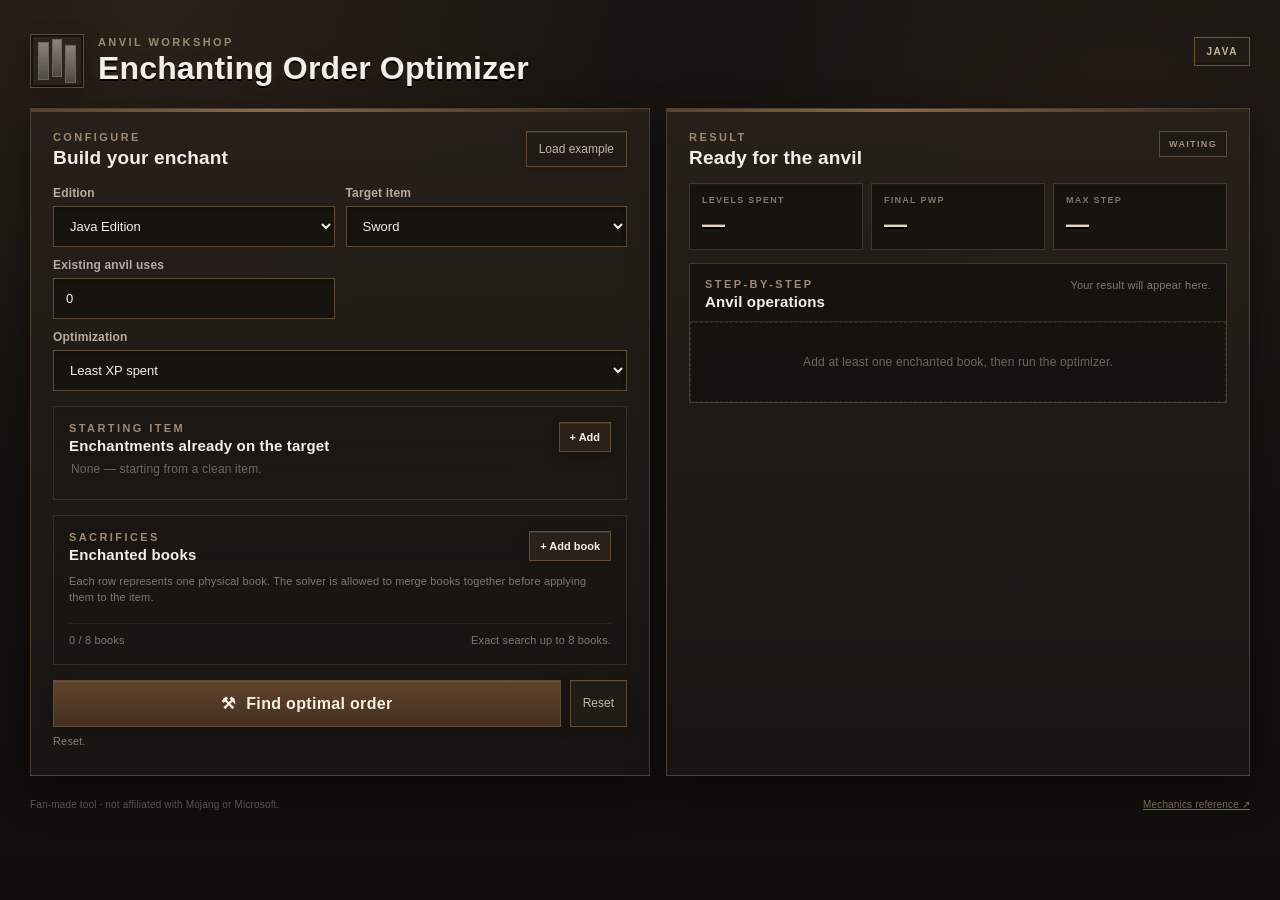
==== commit ee01c0ee: "Overworld -> Nether Calculator (plus vice versa)" ====
--- a/index.html
+++ b/index.html
@@ -1,11 +1,131 @@
-<!doctype html><html lang="en"><head><meta charset="utf-8"><meta name="viewport" content="width=device-width,initial-scale=1"><meta name="theme-color" content="#0c0b0a"><meta name="description" content="Minecraft Workshop — focused Minecraft tools for enchanting, armour trims and banners."><title>Minecraft Workshop</title><link rel="icon" href="data:image/svg+xml,%3Csvg xmlns='http://www.w3.org/2000/svg' viewBox='0 0 64 64'%3E%3Crect width='64' height='64' fill='%23231b15'/%3E%3Cpath d='M10 19h44v9H10zM17 28h30v10H17zM23 38h18v12H23z' fill='%238f8b84'/%3E%3Cpath d='M18 50h28v6H18z' fill='%23484540'/%3E%3C/svg%3E"><link rel="stylesheet" href="shared/site.css"><style>
-.hero{margin-top:2px;padding:28px;display:grid;grid-template-columns:1.2fr .8fr;min-height:310px;align-items:center;overflow:hidden}.hero-copy h2{font-size:48px;line-height:.96;margin:7px 0 14px;letter-spacing:-.04em}.hero-copy p{max-width:620px;color:#9c9389;font-size:12px;line-height:1.7}.tag-row{display:flex;gap:6px;flex-wrap:wrap;margin:15px 0}.cta{display:flex;gap:8px;flex-wrap:wrap}.workshop-art{position:relative;height:240px;perspective:900px;display:grid;place-items:center}.cube{position:absolute;width:104px;height:104px;transform-style:preserve-3d}.cube .f,.cube .r,.cube .t{position:absolute;backface-visibility:hidden;border:2px solid #56483a}.cube .f{inset:0;background:linear-gradient(135deg,#6f5a43,#30261d)}.cube .r{width:44px;height:104px;right:-44px;top:0;transform-origin:left;transform:rotateY(90deg);background:#4a392b}.cube .t{width:104px;height:44px;top:-44px;left:0;transform-origin:bottom;transform:rotateX(90deg);background:#80684d}.cube.one{transform:translateZ(36px) rotateZ(-3deg)}.cube.two{transform:translate(78px,44px) translateZ(-16px) rotateZ(4deg) scale(.92)}.cube.three{transform:translate(-66px,55px) translateZ(-36px) rotateZ(2deg) scale(.75)}.anvil-art{position:absolute;width:190px;height:105px;bottom:28px;right:54px;transform:translateZ(55px) rotateY(-14deg)}.anvil-art .top{position:absolute;left:28px;right:28px;top:10px;height:35px;background:linear-gradient(#999,#555);border:2px solid #2c2a28;clip-path:polygon(4% 0,96% 0,100% 48%,80% 70%,20% 70%,0 48%);box-shadow:0 10px 14px #0006}.anvil-art .stem{position:absolute;left:63px;top:43px;width:64px;height:30px;background:#65615c;border-left:4px solid #34312e;border-right:4px solid #34312e}.anvil-art .foot{position:absolute;left:22px;right:22px;bottom:6px;height:32px;background:#4c4945;border:3px solid #292725;clip-path:polygon(8% 0,92% 0,100% 100%,0 100%)}.spark{position:absolute;width:6px;height:6px;background:#d9ba69;box-shadow:0 0 13px #d9ba69;transform:rotate(45deg);animation:pulse 2.4s infinite}.sp1{top:25px;right:115px}.sp2{top:75px;right:235px;animation-delay:.6s}.sp3{top:142px;right:74px;animation-delay:1.1s}@keyframes pulse{0%,100%{opacity:.2;transform:scale(.65) rotate(45deg)}50%{opacity:1;transform:scale(1.1) rotate(45deg)}}
-.tool-grid{grid-template-columns:repeat(3,1fr);margin-top:16px}.tool-card{padding:16px;min-height:230px;display:flex;flex-direction:column;justify-content:space-between;transition:box-shadow .2s}.tool-card:hover{box-shadow:0 11px 0 #070605,0 28px 55px rgba(0,0,0,.3),inset 0 1px rgba(255,255,255,.07)}.tool-card h3{margin:6px 0 8px;font-size:17px}.tool-card p{color:#8f877f;font-size:10px;line-height:1.65;min-height:51px}.tool-icon{height:92px;display:flex;align-items:center;justify-content:flex-start}.tool-icon svg{width:88px;height:88px;image-rendering:pixelated;filter:drop-shadow(7px 10px 0 rgba(0,0,0,.22))}.tool-meta{font-size:9px;color:#6e675f;margin-top:7px}.tiny{font-size:9px;color:#70685f;line-height:1.55}.strip{display:grid;grid-template-columns:repeat(3,1fr);gap:12px;margin-top:14px}.strip .panel{padding:14px}.strip strong{display:block;font-size:10px;margin-bottom:4px}.strip span{display:block;color:#777067;font-size:9px;line-height:1.6}.mc-dot{display:inline-block;width:7px;height:7px;background:#79a66d;border:1px solid #334a2f;margin-right:6px;box-shadow:1px 1px 0 #070605}
-@media(max-width:960px){.hero{grid-template-columns:1fr}.workshop-art{display:none}.tool-grid{grid-template-columns:1fr}.strip{grid-template-columns:1fr}}
-@media(max-width:620px){.hero{padding:20px}.hero-copy h2{font-size:37px}}
-</style></head><body><header class="site-shell topbar"><div class="brand"><a class="brand-icon" href="./" aria-label="Minecraft Workshop home"><svg viewBox="0 0 64 64"><path d="M8 14h48v10H8z" fill="#6b6862"/><path d="M14 24h36v11H14z" fill="#96908a"/><path d="M21 35h22v12H21z" fill="#5a5752"/><path d="M17 47h30v9H17z" fill="#7c7973"/></svg></a><div><div class="eyebrow">MINECRAFT WORKSHOP</div><h1>The Workshop</h1></div></div><div></div><div class="edition-chip">VANILLA TOOLS</div></header>
-<main class="site-shell"><section class="panel depth-ui hero pixel-border"><div class="hero-copy"><div class="kicker">A SMALL BOX OF VERY SPECIFIC MINECRAFT PROBLEMS</div><h2>Build it.<br>Plan it.<br>Wear it.</h2><p>Three focused tools for the bits of Minecraft that deserve more thought than a spreadsheet and less nonsense than a dashboard.</p><div class="tag-row"><span class="tag">JAVA</span><span class="tag">BEDROCK</span><span class="tag">SMITHING</span><span class="tag">BANNERS</span><span class="tag">SKINS</span></div><div class="cta"><a class="btn primary" href="tools/enchanting/">Open Enchanting</a><a class="btn" href="tools/armoury/">Open Armoury</a><a class="btn" href="tools/banner/">Open Banner Editor</a></div></div><div class="workshop-art" aria-hidden="true"><div class="cube one"><div class="f"></div><div class="r"></div><div class="t"></div></div><div class="cube two"><div class="f"></div><div class="r"></div><div class="t"></div></div><div class="cube three"><div class="f"></div><div class="r"></div><div class="t"></div></div><div class="anvil-art"><div class="top"></div><div class="stem"></div><div class="foot"></div></div><span class="spark sp1"></span><span class="spark sp2"></span><span class="spark sp3"></span></div></section>
-<div class="tool-grid grid"><a class="panel depth-ui tool-card" href="tools/enchanting/"><div><div class="tool-icon"><svg viewBox="0 0 110 110"><path d="M17 17h76v24H17z" fill="#88847e" stroke="#3b3935" stroke-width="4"/><path d="M31 41h48v35H31z" fill="#66635e" stroke="#3b3935" stroke-width="4"/><path d="M24 76h62l-8 25H32z" fill="#77736c" stroke="#3b3935" stroke-width="4"/><path d="M25 23h60" stroke="#b7b2aa" stroke-width="4" opacity=".55"/></svg></div><div class="kicker">TOOL 01 · ANVIL</div><h3>Enchanting</h3><p>Find an anvil order that respects both XP cost and prior-work penalty, with separate Java and Bedrock rules.</p></div><span class="tool-meta">OPEN TOOL →</span></a>
-<a class="panel depth-ui tool-card" href="tools/armoury/"><div><div class="tool-icon"><svg viewBox="0 0 110 110"><path d="M29 12 55 4l26 8 7 40-14 8v40H46V60l-14-8z" fill="#6f7780" stroke="#252729" stroke-width="4"/><path d="M33 35h44M38 54h34M42 74h26" stroke="#d1ab62" stroke-width="7"/><path d="M46 91h19" stroke="#9fa6ad" stroke-width="4"/></svg></div><div class="kicker">TOOL 02 · SMITHING</div><h3>Armoury</h3><p>Pick a real smithing template, base armour, and trim material. Upload your skin, build the whole set, and inspect the stand.</p></div><span class="tool-meta">OPEN TOOL →</span></a>
-<a class="panel depth-ui tool-card" href="tools/banner/"><div><div class="tool-icon"><svg viewBox="0 0 110 110"><path d="M38 13h7v76h-7z" fill="#71695f"/><path d="M45 17h50v63H45z" fill="#b8b3aa" stroke="#3b3733" stroke-width="4"/><path d="M54 27h32v42H54z" fill="#6b81a7"/><path d="M58 31h24v8H58zM69 39h8v19h-8zM61 58h16v8H61z" fill="#ded3a4"/></svg></div><div class="kicker">TOOL 03 · LOOM</div><h3>Banner Editor</h3><p>Build a layered Minecraft banner with the real pattern vocabulary, sixteen dye colours, six pattern layers, and PNG export.</p></div><span class="tool-meta">OPEN TOOL →</span></a></div>
-<div class="strip"><div class="panel depth-ui"><strong><span class="mc-dot"></span>Browser-only</strong><span>No accounts, database, or backend. GitHub Pages is enough.</span></div><div class="panel depth-ui"><strong>Edition-aware</strong><span>Where Java and Bedrock differ, the tool keeps the rules separate.</span></div><div class="panel depth-ui"><strong>Minecraft-first</strong><span>Pixel UI, template icons, loom layers, smithing recipes, and skin-aware previews.</span></div></div></main><footer class="footer"><span>Fan-made · not affiliated with Mojang or Microsoft.</span><span>Minecraft Workshop</span></footer><script src="shared/global-3d.js"></script></body></html>+<!doctype html>
+<html lang="en">
+<head>
+  <meta charset="utf-8">
+  <meta name="viewport" content="width=device-width, initial-scale=1">
+  <meta name="theme-color" content="#1b1510">
+  <meta name="description" content="A Java and Bedrock Minecraft anvil-order optimizer. Find low-cost enchanting sequences and reduce prior-work penalties.">
+  <title>Enchanting Order Optimizer</title>
+  <link rel="icon" href="data:image/svg+xml,%3Csvg xmlns='http://www.w3.org/2000/svg' viewBox='0 0 64 64'%3E%3Crect width='64' height='64' rx='8' fill='%23231a13'/%3E%3Cpath d='M17 15h30v9H36v8h12v9H36v8h11v10H17V15Z' fill='%23999'/%3E%3Cpath d='M13 9h38v8H13z' fill='%23666'/%3E%3Cpath d='M25 39h14v8H25z' fill='%234c4c4c'/%3E%3Cpath d='M22 47h20l-3 10H25z' fill='%23707070'/%3E%3C/svg%3E">
+  <link rel="stylesheet" href="styles.css">
+</head>
+<body>
+  <div class="page-grain" aria-hidden="true"></div>
+  <header class="topbar">
+    <div class="brand-mark" aria-hidden="true"><span></span><span></span><span></span></div>
+    <div>
+      <div class="eyebrow">ANVIL WORKSHOP</div>
+      <h1>Enchanting Order Optimizer</h1>
+    </div>
+    <div class="edition-chip" id="editionChip">JAVA</div>
+  </header>
+
+  <main class="layout">
+    <section class="panel controls-panel">
+      <div class="panel-heading">
+        <div>
+          <div class="section-kicker">CONFIGURE</div>
+          <h2>Build your enchant</h2>
+        </div>
+        <button class="ghost-btn" id="loadExample">Load example</button>
+      </div>
+
+      <div class="control-grid">
+        <label class="field">
+          <span>Edition</span>
+          <select id="edition">
+            <option value="java">Java Edition</option>
+            <option value="bedrock">Bedrock Edition</option>
+          </select>
+        </label>
+        <label class="field">
+          <span>Target item</span>
+          <select id="targetItem"></select>
+        </label>
+        <label class="field">
+          <span>Existing anvil uses</span>
+          <input id="targetWork" type="number" min="0" max="6" value="0" inputmode="numeric">
+        </label>
+        <label class="field field-wide">
+          <span>Optimization</span>
+          <select id="objective">
+            <option value="xp">Least XP spent</option>
+            <option value="work">Lowest final work penalty</option>
+          </select>
+        </label>
+      </div>
+
+      <div class="subpanel">
+        <div class="subpanel-heading">
+          <div>
+            <div class="section-kicker">STARTING ITEM</div>
+            <h3>Enchantments already on the target</h3>
+          </div>
+          <button class="small-btn" id="addTargetEnchant">+ Add</button>
+        </div>
+        <div id="targetEnchants" class="rows empty-state">None — starting from a clean item.</div>
+      </div>
+
+      <div class="subpanel">
+        <div class="subpanel-heading">
+          <div>
+            <div class="section-kicker">SACRIFICES</div>
+            <h3>Enchanted books</h3>
+          </div>
+          <button class="small-btn" id="addBook">+ Add book</button>
+        </div>
+        <div class="helper-text">Each row represents one physical book. The solver is allowed to merge books together before applying them to the item.</div>
+        <div id="books" class="rows"></div>
+        <div class="book-footer">
+          <span id="bookCount">0 / 8 books</span>
+          <span>Exact search up to 8 books.</span>
+        </div>
+      </div>
+
+      <div class="action-row">
+        <button class="primary-btn" id="optimize"><span class="hammer-icon">⚒</span> Find optimal order</button>
+        <button class="ghost-btn" id="reset">Reset</button>
+      </div>
+      <div id="status" class="status" aria-live="polite"></div>
+    </section>
+
+    <section class="panel results-panel" id="resultsPanel">
+      <div class="panel-heading result-heading">
+        <div>
+          <div class="section-kicker">RESULT</div>
+          <h2 id="resultTitle">Ready for the anvil</h2>
+        </div>
+        <div class="result-badge" id="resultBadge">WAITING</div>
+      </div>
+
+      <div class="metric-grid" id="metrics">
+        <div class="metric"><span>LEVELS SPENT</span><strong>—</strong></div>
+        <div class="metric"><span>FINAL PWP</span><strong>—</strong></div>
+        <div class="metric"><span>MAX STEP</span><strong>—</strong></div>
+      </div>
+
+      <div class="plan-box">
+        <div class="plan-box-heading">
+          <div>
+            <div class="section-kicker">STEP-BY-STEP</div>
+            <h3>Anvil operations</h3>
+          </div>
+          <span class="plan-note" id="planNote">Your result will appear here.</span>
+        </div>
+        <div id="steps" class="steps empty-state large">Add at least one enchanted book, then run the optimizer.</div>
+      </div>
+
+      <div id="explanation" class="explanation hidden"></div>
+    </section>
+  </main>
+
+  <footer class="footer">
+    <span>Fan-made tool · not affiliated with Mojang or Microsoft.</span>
+    <span><a href="https://minecraft.wiki/w/Anvil_mechanics" target="_blank" rel="noreferrer">Mechanics reference ↗</a></span>
+  </footer>
+
+  <script src="js/data.js"></script>
+  <script src="js/engine.js"></script>
+  <script src="js/app.js"></script>
+</body>
+</html>
--- a/styles.css
+++ b/styles.css
@@ -0,0 +1,200 @@
+:root {
+  --ink: #f4efe5;
+  --muted: #aaa399;
+  --muted-2: #7f786f;
+  --panel: rgba(30, 25, 21, .94);
+  --panel-2: rgba(40, 33, 27, .92);
+  --line: #55483b;
+  --line-soft: rgba(127, 111, 94, .25);
+  --brown: #6b4b31;
+  --brown-light: #8d6a48;
+  --green: #6aa83d;
+  --green-deep: #3e6927;
+  --red: #b94b3f;
+  --gold: #c9a15b;
+  --purple: #9f81bd;
+  --shadow: rgba(0, 0, 0, .45);
+}
+
+* { box-sizing: border-box; }
+html { min-height: 100%; }
+body {
+  margin: 0;
+  min-height: 100vh;
+  color: var(--ink);
+  font-family: "Trebuchet MS", "Segoe UI", sans-serif;
+  background:
+    radial-gradient(circle at 12% 0%, rgba(117, 86, 53, .20), transparent 34%),
+    radial-gradient(circle at 88% 18%, rgba(67, 48, 35, .25), transparent 30%),
+    linear-gradient(180deg, #181411 0%, #100e0c 100%);
+  letter-spacing: .01em;
+}
+
+body::before {
+  content: "";
+  position: fixed;
+  inset: 0;
+  pointer-events: none;
+  opacity: .21;
+  background-image:
+    linear-gradient(90deg, rgba(255,255,255,.03) 1px, transparent 1px),
+    linear-gradient(rgba(255,255,255,.02) 1px, transparent 1px);
+  background-size: 48px 48px;
+  mask-image: linear-gradient(to bottom, black, transparent 80%);
+}
+
+.page-grain {
+  position: fixed;
+  inset: 0;
+  pointer-events: none;
+  opacity: .12;
+  background:
+    repeating-linear-gradient(0deg, transparent 0 3px, rgba(255,255,255,.018) 4px),
+    repeating-linear-gradient(90deg, rgba(0,0,0,.03) 0 2px, transparent 2px 5px);
+  mix-blend-mode: screen;
+}
+
+.topbar, main, .footer { width: min(1220px, calc(100% - 34px)); margin-inline: auto; }
+.topbar {
+  display: flex;
+  align-items: center;
+  gap: 14px;
+  padding: 34px 0 20px;
+}
+
+.brand-mark {
+  width: 54px; height: 54px; display: grid; grid-template-columns: repeat(3, 1fr); gap: 3px;
+  padding: 7px; background: #2b231c; border: 1px solid #5b4b3b; box-shadow: inset 0 0 0 2px #15120f, 0 6px 20px rgba(0,0,0,.25);
+}
+.brand-mark span { background: linear-gradient(#8b8278, #4d4943); border: 1px solid #6c665f; }
+.brand-mark span:nth-child(2) { transform: translateY(-3px); }
+.brand-mark span:nth-child(3) { transform: translateY(3px); }
+
+.eyebrow, .section-kicker { color: #9f8972; font-size: 11px; letter-spacing: .22em; font-weight: 800; }
+.eyebrow { margin-bottom: 3px; }
+h1, h2, h3, p { margin: 0; }
+h1 { font-size: clamp(22px, 3vw, 32px); line-height: 1.08; text-shadow: 0 2px 0 #000, 0 0 18px rgba(201,161,91,.09); }
+h2 { font-size: 19px; margin-top: 4px; }
+h3 { font-size: 15px; margin-top: 3px; }
+
+.edition-chip {
+  margin-left: auto; align-self: flex-start; margin-top: 3px;
+  padding: 8px 11px; font-size: 10px; font-weight: 900; letter-spacing: .16em;
+  background: #211b16; border: 1px solid #6e563d; color: #c8b59e; box-shadow: inset 0 -2px rgba(0,0,0,.22);
+}
+
+.layout { display: grid; grid-template-columns: 1.03fr .97fr; gap: 16px; padding-bottom: 22px; }
+.panel {
+  background: linear-gradient(180deg, rgba(40,33,27,.97), rgba(25,21,18,.97));
+  border: 1px solid #4d4135;
+  box-shadow: 0 14px 36px var(--shadow), inset 0 1px rgba(255,255,255,.035);
+  position: relative;
+}
+.panel::before {
+  content: ""; position: absolute; top: 0; left: 0; right: 0; height: 3px;
+  background: linear-gradient(90deg, #5f432a, #9a714a 38%, #5f432a 75%, #30241a);
+  opacity: .9;
+}
+.controls-panel, .results-panel { padding: 22px; }
+.panel-heading { display: flex; align-items: flex-start; justify-content: space-between; gap: 14px; margin-bottom: 17px; }
+.result-heading { margin-bottom: 14px; }
+
+.control-grid { display: grid; grid-template-columns: 1fr 1fr; gap: 11px; }
+.field { display: grid; gap: 6px; }
+.field-wide { grid-column: 1 / -1; }
+.field > span { color: #b6aca0; font-size: 12px; font-weight: 700; }
+select, input {
+  width: 100%; color: var(--ink); background: #17130f; border: 1px solid #5a4b3b; outline: none;
+  padding: 11px 12px; min-height: 41px; font: inherit; font-size: 13px; box-shadow: inset 0 2px 4px rgba(0,0,0,.22);
+}
+select:focus, input:focus { border-color: #9a714a; box-shadow: 0 0 0 2px rgba(154,113,74,.17), inset 0 2px 4px rgba(0,0,0,.22); }
+
+.subpanel {
+  margin-top: 15px; padding: 15px; background: linear-gradient(180deg, rgba(20,17,14,.42), rgba(15,13,11,.2));
+  border: 1px solid var(--line-soft);
+}
+.subpanel-heading, .plan-box-heading { display: flex; align-items: flex-start; justify-content: space-between; gap: 12px; }
+.helper-text, .book-footer, .plan-note { color: var(--muted-2); font-size: 11px; line-height: 1.45; }
+.helper-text { margin: 11px 0 8px; }
+.rows { display: grid; gap: 8px; }
+.row {
+  display: grid; grid-template-columns: minmax(0,1fr) 82px 34px; gap: 8px; align-items: center;
+  padding: 8px; background: rgba(49,40,32,.55); border: 1px solid #42372e;
+  animation: row-in .17s ease-out;
+}
+.row.target-row { grid-template-columns: minmax(0,1fr) 82px 34px; }
+.row select, .row input { min-height: 38px; padding: 8px 10px; }
+.row .row-label { color: #d5c9bb; font-size: 12px; font-weight: 700; }
+.remove-btn {
+  min-height: 38px; width: 34px; border: 1px solid #55453a; background: #201914; color: #a69b90; cursor: pointer;
+}
+.remove-btn:hover { color: #f1ddd1; border-color: #805046; background: #2c1b17; }
+.empty-state { color: #6f675f; font-size: 12px; padding: 8px 2px; }
+.empty-state.large { padding: 32px 10px; text-align: center; border: 1px dashed rgba(127,111,94,.26); }
+.book-footer { display: flex; justify-content: space-between; margin-top: 9px; padding-top: 9px; border-top: 1px solid rgba(127,111,94,.14); }
+
+.action-row { display: flex; gap: 9px; margin-top: 15px; }
+button { font: inherit; }
+.primary-btn, .ghost-btn, .small-btn {
+  cursor: pointer; border: 1px solid #5f4c3b; color: var(--ink); background: linear-gradient(#60442c,#452f20);
+  box-shadow: inset 0 1px rgba(255,255,255,.08), 0 4px 12px rgba(0,0,0,.18);
+  transition: transform .12s ease, filter .12s ease, border-color .12s ease;
+}
+.primary-btn { flex: 1; padding: 13px 15px; font-weight: 900; letter-spacing: .02em; }
+.primary-btn:hover, .ghost-btn:hover, .small-btn:hover { filter: brightness(1.12); border-color: #896947; }
+.primary-btn:active, .ghost-btn:active, .small-btn:active { transform: translateY(1px); }
+.ghost-btn { padding: 10px 12px; background: #211b16; color: #c3b6a8; font-size: 12px; }
+.small-btn { padding: 8px 10px; font-size: 11px; font-weight: 800; background: #2b2118; }
+.hammer-icon { margin-right: 6px; }
+.status { min-height: 18px; color: #897d70; font-size: 11px; margin-top: 8px; }
+.status.error { color: #d67c70; }
+.status.good { color: #86b26a; }
+
+.result-badge { padding: 7px 9px; font-size: 9px; letter-spacing: .15em; font-weight: 900; border: 1px solid #5a4a3c; color: #9d9081; background: #201a15; }
+.result-badge.good { color: #96bd79; border-color: #446932; background: #1b2616; }
+.result-badge.warn { color: #d0a25e; border-color: #7b5d33; background: #2a2016; }
+.result-badge.bad { color: #d27c71; border-color: #733b34; background: #2a1715; }
+
+.metric-grid { display: grid; grid-template-columns: repeat(3, 1fr); gap: 8px; margin-bottom: 13px; }
+.metric { background: #17130f; border: 1px solid #3f352d; padding: 11px 12px; box-shadow: inset 0 1px rgba(255,255,255,.025); }
+.metric span { display: block; color: #7f756a; font-size: 9px; font-weight: 900; letter-spacing: .14em; }
+.metric strong { display: block; font-size: 23px; margin-top: 6px; color: #e3d4c2; text-shadow: 0 2px #000; }
+
+.plan-box { border: 1px solid #45392f; background: rgba(18,15,12,.72); }
+.plan-box-heading { padding: 14px 15px 11px; border-bottom: 1px solid #332b24; }
+.steps { display: grid; gap: 8px; padding: 12px; max-height: 490px; overflow: auto; }
+.step {
+  display: grid; grid-template-columns: 31px minmax(0,1fr) auto; gap: 10px; align-items: center;
+  padding: 10px; background: linear-gradient(90deg, rgba(54,44,35,.74), rgba(31,25,21,.75)); border: 1px solid #40352c;
+  position: relative;
+}
+.step::after { content: ""; position: absolute; left: 24px; bottom: -9px; width: 1px; height: 8px; background: #5b4a3c; }
+.step:last-child::after { display: none; }
+.step-number { width: 26px; height: 26px; display: grid; place-items: center; background: #2b2119; border: 1px solid #614a37; color: #d0b997; font-weight: 900; font-size: 11px; }
+.step-main { min-width: 0; }
+.step-title { color: #eee4d8; font-size: 12px; font-weight: 800; line-height: 1.35; }
+.step-meta { color: #82786d; font-size: 10px; margin-top: 3px; line-height: 1.35; }
+.step-cost { text-align: right; white-space: nowrap; }
+.step-cost strong { color: #d8bd8e; font-size: 14px; }
+.step-cost span { display: block; color: #6f665c; font-size: 9px; margin-top: 2px; }
+
+.explanation { margin-top: 12px; padding: 12px 14px; background: #1a1612; border: 1px solid #3f332a; color: #a9a096; font-size: 11px; line-height: 1.55; }
+.explanation strong { color: #ddd0c1; }
+.hidden { display: none; }
+
+.footer { display: flex; justify-content: space-between; gap: 15px; padding: 1px 0 28px; color: #635b53; font-size: 10px; }
+.footer a { color: #837360; }
+.footer a:hover { color: #aa8f72; }
+
+@keyframes row-in { from { opacity: 0; transform: translateY(-4px); } to { opacity: 1; transform: translateY(0); } }
+@media (max-width: 900px) { .layout { grid-template-columns: 1fr; } }
+@media (max-width: 620px) {
+  .topbar, main, .footer { width: min(100% - 22px, 1220px); }
+  .topbar { padding-top: 20px; }
+  .control-grid { grid-template-columns: 1fr; }
+  .field-wide { grid-column: auto; }
+  .metric-grid { grid-template-columns: 1fr; }
+  .step { grid-template-columns: 31px minmax(0,1fr); }
+  .step-cost { grid-column: 2; text-align: left; }
+  .footer { flex-direction: column; padding-bottom: 18px; }
+}
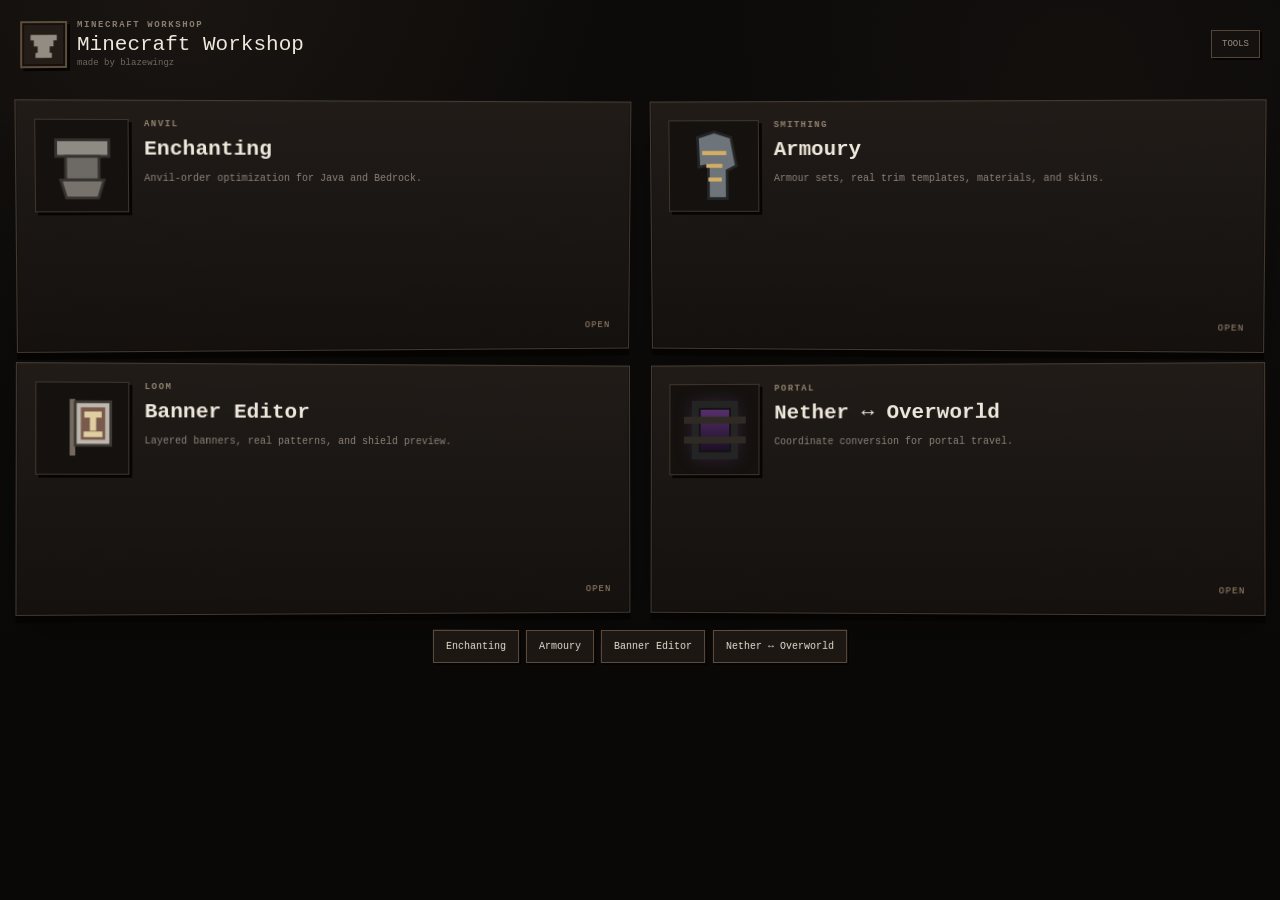
==== commit 65dddacd: "bug fixes" ====
--- a/index.html
+++ b/index.html
@@ -1,131 +1,4 @@
-<!doctype html>
-<html lang="en">
-<head>
-  <meta charset="utf-8">
-  <meta name="viewport" content="width=device-width, initial-scale=1">
-  <meta name="theme-color" content="#1b1510">
-  <meta name="description" content="A Java and Bedrock Minecraft anvil-order optimizer. Find low-cost enchanting sequences and reduce prior-work penalties.">
-  <title>Enchanting Order Optimizer</title>
-  <link rel="icon" href="data:image/svg+xml,%3Csvg xmlns='http://www.w3.org/2000/svg' viewBox='0 0 64 64'%3E%3Crect width='64' height='64' rx='8' fill='%23231a13'/%3E%3Cpath d='M17 15h30v9H36v8h12v9H36v8h11v10H17V15Z' fill='%23999'/%3E%3Cpath d='M13 9h38v8H13z' fill='%23666'/%3E%3Cpath d='M25 39h14v8H25z' fill='%234c4c4c'/%3E%3Cpath d='M22 47h20l-3 10H25z' fill='%23707070'/%3E%3C/svg%3E">
-  <link rel="stylesheet" href="styles.css">
-</head>
-<body>
-  <div class="page-grain" aria-hidden="true"></div>
-  <header class="topbar">
-    <div class="brand-mark" aria-hidden="true"><span></span><span></span><span></span></div>
-    <div>
-      <div class="eyebrow">ANVIL WORKSHOP</div>
-      <h1>Enchanting Order Optimizer</h1>
-    </div>
-    <div class="edition-chip" id="editionChip">JAVA</div>
-  </header>
-
-  <main class="layout">
-    <section class="panel controls-panel">
-      <div class="panel-heading">
-        <div>
-          <div class="section-kicker">CONFIGURE</div>
-          <h2>Build your enchant</h2>
-        </div>
-        <button class="ghost-btn" id="loadExample">Load example</button>
-      </div>
-
-      <div class="control-grid">
-        <label class="field">
-          <span>Edition</span>
-          <select id="edition">
-            <option value="java">Java Edition</option>
-            <option value="bedrock">Bedrock Edition</option>
-          </select>
-        </label>
-        <label class="field">
-          <span>Target item</span>
-          <select id="targetItem"></select>
-        </label>
-        <label class="field">
-          <span>Existing anvil uses</span>
-          <input id="targetWork" type="number" min="0" max="6" value="0" inputmode="numeric">
-        </label>
-        <label class="field field-wide">
-          <span>Optimization</span>
-          <select id="objective">
-            <option value="xp">Least XP spent</option>
-            <option value="work">Lowest final work penalty</option>
-          </select>
-        </label>
-      </div>
-
-      <div class="subpanel">
-        <div class="subpanel-heading">
-          <div>
-            <div class="section-kicker">STARTING ITEM</div>
-            <h3>Enchantments already on the target</h3>
-          </div>
-          <button class="small-btn" id="addTargetEnchant">+ Add</button>
-        </div>
-        <div id="targetEnchants" class="rows empty-state">None — starting from a clean item.</div>
-      </div>
-
-      <div class="subpanel">
-        <div class="subpanel-heading">
-          <div>
-            <div class="section-kicker">SACRIFICES</div>
-            <h3>Enchanted books</h3>
-          </div>
-          <button class="small-btn" id="addBook">+ Add book</button>
-        </div>
-        <div class="helper-text">Each row represents one physical book. The solver is allowed to merge books together before applying them to the item.</div>
-        <div id="books" class="rows"></div>
-        <div class="book-footer">
-          <span id="bookCount">0 / 8 books</span>
-          <span>Exact search up to 8 books.</span>
-        </div>
-      </div>
-
-      <div class="action-row">
-        <button class="primary-btn" id="optimize"><span class="hammer-icon">⚒</span> Find optimal order</button>
-        <button class="ghost-btn" id="reset">Reset</button>
-      </div>
-      <div id="status" class="status" aria-live="polite"></div>
-    </section>
-
-    <section class="panel results-panel" id="resultsPanel">
-      <div class="panel-heading result-heading">
-        <div>
-          <div class="section-kicker">RESULT</div>
-          <h2 id="resultTitle">Ready for the anvil</h2>
-        </div>
-        <div class="result-badge" id="resultBadge">WAITING</div>
-      </div>
-
-      <div class="metric-grid" id="metrics">
-        <div class="metric"><span>LEVELS SPENT</span><strong>—</strong></div>
-        <div class="metric"><span>FINAL PWP</span><strong>—</strong></div>
-        <div class="metric"><span>MAX STEP</span><strong>—</strong></div>
-      </div>
-
-      <div class="plan-box">
-        <div class="plan-box-heading">
-          <div>
-            <div class="section-kicker">STEP-BY-STEP</div>
-            <h3>Anvil operations</h3>
-          </div>
-          <span class="plan-note" id="planNote">Your result will appear here.</span>
-        </div>
-        <div id="steps" class="steps empty-state large">Add at least one enchanted book, then run the optimizer.</div>
-      </div>
-
-      <div id="explanation" class="explanation hidden"></div>
-    </section>
-  </main>
-
-  <footer class="footer">
-    <span>Fan-made tool · not affiliated with Mojang or Microsoft.</span>
-    <span><a href="https://minecraft.wiki/w/Anvil_mechanics" target="_blank" rel="noreferrer">Mechanics reference ↗</a></span>
-  </footer>
-
-  <script src="js/data.js"></script>
-  <script src="js/engine.js"></script>
-  <script src="js/app.js"></script>
-</body>
-</html>
+<!doctype html><html lang="en"><head><meta charset="utf-8"><meta name="viewport" content="width=device-width,initial-scale=1"><meta name="theme-color" content="#0b0a09"><title>Minecraft Workshop</title><link rel="icon" href="data:image/svg+xml,%3Csvg xmlns='http://www.w3.org/2000/svg' viewBox='0 0 64 64'%3E%3Crect width='64' height='64' fill='%23241d17'/%3E%3Cpath d='M8 14h48v10H8zm6 10h36v11H14zm7 11h22v12H21zm-4 12h30v9H17z' fill='%23938c83'/%3E%3C/svg%3E"><link rel="stylesheet" href="shared/site.css"><style>
+body{min-height:100vh}.home{padding:16px 0 0}.title{padding:18px 2px 16px}.title h2{font-size:46px;line-height:1;letter-spacing:-.045em;margin:4px 0 0}.tools{display:grid;grid-template-columns:repeat(2,1fr);gap:13px}.tool{min-height:250px;padding:18px;display:flex;flex-direction:column;justify-content:space-between;overflow:hidden;transition:box-shadow .18s}.tool:hover{box-shadow:0 9px 0 #050403,0 28px 55px rgba(0,0,0,.30),inset 0 1px rgba(255,255,255,.07)}.tool-top{display:flex;gap:15px;align-items:flex-start}.tool-icon{width:92px;height:92px;display:grid;place-items:center;background:#14110e;border:1px solid #40352b;box-shadow:3px 3px 0 #060504;flex:none}.tool-icon svg{width:75px;height:75px;image-rendering:pixelated}.tool h3{font-size:21px;margin:8px 0 5px}.tool p{font-size:10px;color:#8a8177;line-height:1.6;max-width:510px}.tool-arrow{align-self:flex-end;color:#a28a70;font-size:9px;letter-spacing:.12em}.nether-art{width:75px;height:75px;position:relative}.portal{position:absolute;inset:8px 14px;background:linear-gradient(180deg,#59306f,#1a0e22);border:7px solid #242424;box-shadow:inset 0 0 0 2px #141414,0 0 18px rgba(119,75,153,.25)}.portal:before,.portal:after{content:"";position:absolute;background:#302a25}.portal:before{left:-15px;right:-15px;top:9px;height:7px}.portal:after{left:-15px;right:-15px;bottom:9px;height:7px}
+@media(max-width:820px){.tools{grid-template-columns:1fr}.title h2{font-size:37px}}
+</style></head><body><header class="site-shell topbar"><div class="brand"><a class="brand-icon ui3d" href="./" aria-label="Minecraft Workshop"><svg viewBox="0 0 64 64"><path d="M8 14h48v10H8zM14 24h36v11H14zM21 35h22v12H21zM17 47h30v9H17z" fill="#938c83"/></svg></a><div><div class="eyebrow">MINECRAFT WORKSHOP</div><div class="tool-name">Minecraft Workshop</div><div class="made">made by blazewingz</div></div></div><div></div><div class="header-right"><span class="chip">TOOLS</span></div></header><main class="site-shell home"><div class="tools"><a class="panel depth-ui tool" href="tools/enchanting/"><div class="tool-top"><div class="tool-icon"><svg viewBox="0 0 110 110"><path d="M17 17h76v24H17z" fill="#8e8a84" stroke="#35322f" stroke-width="4"/><path d="M31 41h48v34H31z" fill="#6d6964" stroke="#35322f" stroke-width="4"/><path d="M24 75h62l-8 26H32z" fill="#77726c" stroke="#35322f" stroke-width="4"/></svg></div><div><div class="kicker">ANVIL</div><h3>Enchanting</h3><p>Anvil-order optimization for Java and Bedrock.</p></div></div><span class="tool-arrow">OPEN</span></a><a class="panel depth-ui tool" href="tools/armoury/"><div class="tool-top"><div class="tool-icon"><svg viewBox="0 0 110 110"><path d="M30 12 55 4l25 8 8 42-14 7v41H46V53l-14 3z" fill="#6d747a" stroke="#242526" stroke-width="4"/><path d="M37 35h36M43 54h24M46 74h20" stroke="#d4ad64" stroke-width="6"/></svg></div><div><div class="kicker">SMITHING</div><h3>Armoury</h3><p>Armour sets, real trim templates, materials, and skins.</p></div></div><span class="tool-arrow">OPEN</span></a><a class="panel depth-ui tool" href="tools/banner/"><div class="tool-top"><div class="tool-icon"><svg viewBox="0 0 110 110"><path d="M36 12h8v82h-8z" fill="#746b5f"/><path d="M44 16h51v63H44z" fill="#bdb7ae" stroke="#3d3833" stroke-width="4"/><path d="M52 24h35v47H52z" fill="#7a5a4d"/><path d="M57 30h25v9H57zm8 9h9v19h-9zm-9 20h27v8H56z" fill="#dfcfa0"/></svg></div><div><div class="kicker">LOOM</div><h3>Banner Editor</h3><p>Layered banners, real patterns, and shield preview.</p></div></div><span class="tool-arrow">OPEN</span></a><a class="panel depth-ui tool" href="tools/nether/"><div class="tool-top"><div class="tool-icon"><div class="nether-art"><div class="portal"></div></div></div><div><div class="kicker">PORTAL</div><h3>Nether ↔ Overworld</h3><p>Coordinate conversion for portal travel.</p></div></div><span class="tool-arrow">OPEN</span></a></div></main><nav class="site-shell footer-nav"><a class="btn ui3d" href="tools/enchanting/">Enchanting</a><a class="btn ui3d" href="tools/armoury/">Armoury</a><a class="btn ui3d" href="tools/banner/">Banner Editor</a><a class="btn ui3d" href="tools/nether/">Nether ↔ Overworld</a></nav><script src="shared/global-3d.js"></script></body></html>
--- a/shared/site.css
+++ b/shared/site.css
@@ -0,0 +1,6 @@
+
+:root{--bg:#0b0a09;--panel:#171310;--panel2:#201a16;--ink:#eee8dc;--muted:#9a9186;--dim:#6f675f;--line:#463a30;--line2:#665545;--gold:#d1ae69;--green:#78a96a;--shadow:#000;}
+*{box-sizing:border-box}html,body{margin:0;min-height:100%;background:radial-gradient(circle at 14% 0%,rgba(82,66,50,.18),transparent 30%),radial-gradient(circle at 84% 12%,rgba(54,44,36,.14),transparent 28%),linear-gradient(#0d0b0a,#090807 78%);color:var(--ink);font-family:Consolas,"Courier New",monospace;-webkit-font-smoothing:none}body{overflow-x:hidden}body:before{content:"";position:fixed;inset:0;pointer-events:none;opacity:.10;background-image:linear-gradient(90deg,rgba(255,255,255,.026) 1px,transparent 1px),linear-gradient(rgba(255,255,255,.018) 1px,transparent 1px);background-size:48px 48px;mask-image:linear-gradient(to bottom,#000,transparent 88%)}a{color:inherit;text-decoration:none}button,input,select{font:inherit}.site-shell{width:min(1240px,calc(100% - 34px));margin-inline:auto}.topbar{display:grid;grid-template-columns:auto 1fr auto;align-items:center;gap:13px;padding:20px 0 17px;position:relative;z-index:5}.brand{display:flex;align-items:center;gap:10px}.brand-icon{width:47px;height:47px;display:grid;place-items:center;background:#241d17;border:2px solid #5e4d3b;box-shadow:inset 0 0 0 2px #15100c,3px 3px 0 #050403;transform-style:preserve-3d}.brand-icon svg{width:35px;height:35px;image-rendering:pixelated}.eyebrow{font-size:9px;letter-spacing:.18em;color:#887d70;font-weight:800}.brand h1{margin:3px 0 0;font-size:21px;letter-spacing:.02em}.tool-name{margin:3px 0 0;font-size:21px}.made{font-size:9px;color:#71685f;margin-top:2px}.header-right{display:flex;align-items:center;justify-content:flex-end;gap:7px}.chip,.nav a{border:1px solid #524437;background:#15110e;color:#9a9085;padding:8px 10px;font-size:9px;box-shadow:2px 2px 0 #050403}.nav{display:flex;gap:6px;flex-wrap:wrap;justify-content:flex-end}.nav a:hover,.nav a.active{border-color:#826a51;color:#eee5d8;background:#211913}.panel{background:linear-gradient(180deg,rgba(32,27,23,.98),rgba(19,16,14,.98));border:1px solid var(--line);box-shadow:0 7px 0 #050403,0 20px 45px rgba(0,0,0,.28),inset 0 1px rgba(255,255,255,.045);position:relative}.panel:after{content:"";position:absolute;inset:0;pointer-events:none;box-shadow:inset 0 0 0 1px rgba(0,0,0,.2)}.depth-ui,.ui3d{transform-style:preserve-3d;will-change:transform}.pixel{image-rendering:pixelated}.btn{display:inline-flex;align-items:center;justify-content:center;gap:7px;border:1px solid #5f4d3d;background:#1c1713;color:#e8dfd2;padding:10px 12px;cursor:pointer;box-shadow:2px 2px 0 #050403;font-size:10px}.btn:hover{background:#282019;border-color:#907356}.btn.primary{border-color:#9b7a50;background:#604a32;color:#fff3dd}.btn.ghost{background:#13100d}.btn:disabled{opacity:.45;cursor:not-allowed}.section-head{display:flex;justify-content:space-between;align-items:flex-start;gap:8px}.section-head h2{margin:4px 0 0;font-size:18px}.kicker{font-size:9px;letter-spacing:.16em;color:#8f806f;font-weight:800}.muted{color:var(--muted)}.small{font-size:9px}.footer-nav{display:flex;gap:7px;justify-content:center;flex-wrap:wrap;padding:16px 0 28px}.field{display:grid;gap:6px}.field>span{font-size:9px;color:#837a70;letter-spacing:.12em;text-transform:uppercase}.select,.input{width:100%;background:#0f0d0b;border:1px solid #514337;color:#ece4d8;padding:9px 10px;outline:none}.select:focus,.input:focus{border-color:#91704d;box-shadow:0 0 0 2px rgba(145,112,77,.12)}
+@media(max-width:860px){.topbar{grid-template-columns:auto 1fr}.header-right{grid-column:1/-1;justify-content:flex-start}.nav{justify-content:flex-start}.site-shell{width:min(100% - 20px,1240px)}}
+
+::-webkit-scrollbar{width:9px;height:9px}::-webkit-scrollbar-track{background:#0e0c0a}::-webkit-scrollbar-thumb{background:#3b3129;border:2px solid #0e0c0a}::-webkit-scrollbar-thumb:hover{background:#574635}*{scrollbar-color:#3b3129 #0e0c0a;scrollbar-width:thin}
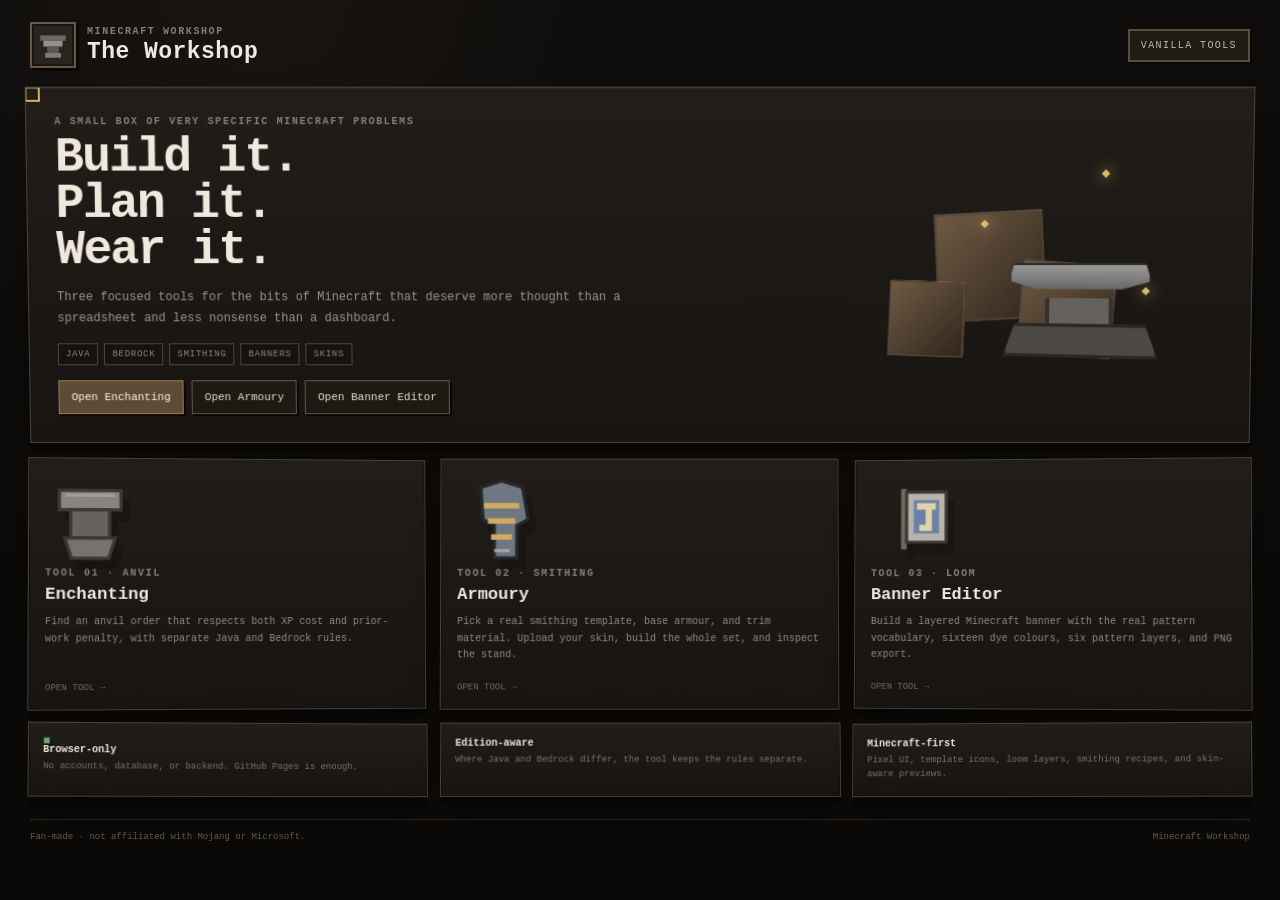
==== commit 6a3d9faf: "wadwad wadwad" ====
--- a/index.html
+++ b/index.html
@@ -1,4 +1,11 @@
-<!doctype html><html lang="en"><head><meta charset="utf-8"><meta name="viewport" content="width=device-width,initial-scale=1"><meta name="theme-color" content="#0b0a09"><title>Minecraft Workshop</title><link rel="icon" href="data:image/svg+xml,%3Csvg xmlns='http://www.w3.org/2000/svg' viewBox='0 0 64 64'%3E%3Crect width='64' height='64' fill='%23241d17'/%3E%3Cpath d='M8 14h48v10H8zm6 10h36v11H14zm7 11h22v12H21zm-4 12h30v9H17z' fill='%23938c83'/%3E%3C/svg%3E"><link rel="stylesheet" href="shared/site.css"><style>
-body{min-height:100vh}.home{padding:16px 0 0}.title{padding:18px 2px 16px}.title h2{font-size:46px;line-height:1;letter-spacing:-.045em;margin:4px 0 0}.tools{display:grid;grid-template-columns:repeat(2,1fr);gap:13px}.tool{min-height:250px;padding:18px;display:flex;flex-direction:column;justify-content:space-between;overflow:hidden;transition:box-shadow .18s}.tool:hover{box-shadow:0 9px 0 #050403,0 28px 55px rgba(0,0,0,.30),inset 0 1px rgba(255,255,255,.07)}.tool-top{display:flex;gap:15px;align-items:flex-start}.tool-icon{width:92px;height:92px;display:grid;place-items:center;background:#14110e;border:1px solid #40352b;box-shadow:3px 3px 0 #060504;flex:none}.tool-icon svg{width:75px;height:75px;image-rendering:pixelated}.tool h3{font-size:21px;margin:8px 0 5px}.tool p{font-size:10px;color:#8a8177;line-height:1.6;max-width:510px}.tool-arrow{align-self:flex-end;color:#a28a70;font-size:9px;letter-spacing:.12em}.nether-art{width:75px;height:75px;position:relative}.portal{position:absolute;inset:8px 14px;background:linear-gradient(180deg,#59306f,#1a0e22);border:7px solid #242424;box-shadow:inset 0 0 0 2px #141414,0 0 18px rgba(119,75,153,.25)}.portal:before,.portal:after{content:"";position:absolute;background:#302a25}.portal:before{left:-15px;right:-15px;top:9px;height:7px}.portal:after{left:-15px;right:-15px;bottom:9px;height:7px}
-@media(max-width:820px){.tools{grid-template-columns:1fr}.title h2{font-size:37px}}
-</style></head><body><header class="site-shell topbar"><div class="brand"><a class="brand-icon ui3d" href="./" aria-label="Minecraft Workshop"><svg viewBox="0 0 64 64"><path d="M8 14h48v10H8zM14 24h36v11H14zM21 35h22v12H21zM17 47h30v9H17z" fill="#938c83"/></svg></a><div><div class="eyebrow">MINECRAFT WORKSHOP</div><div class="tool-name">Minecraft Workshop</div><div class="made">made by blazewingz</div></div></div><div></div><div class="header-right"><span class="chip">TOOLS</span></div></header><main class="site-shell home"><div class="tools"><a class="panel depth-ui tool" href="tools/enchanting/"><div class="tool-top"><div class="tool-icon"><svg viewBox="0 0 110 110"><path d="M17 17h76v24H17z" fill="#8e8a84" stroke="#35322f" stroke-width="4"/><path d="M31 41h48v34H31z" fill="#6d6964" stroke="#35322f" stroke-width="4"/><path d="M24 75h62l-8 26H32z" fill="#77726c" stroke="#35322f" stroke-width="4"/></svg></div><div><div class="kicker">ANVIL</div><h3>Enchanting</h3><p>Anvil-order optimization for Java and Bedrock.</p></div></div><span class="tool-arrow">OPEN</span></a><a class="panel depth-ui tool" href="tools/armoury/"><div class="tool-top"><div class="tool-icon"><svg viewBox="0 0 110 110"><path d="M30 12 55 4l25 8 8 42-14 7v41H46V53l-14 3z" fill="#6d747a" stroke="#242526" stroke-width="4"/><path d="M37 35h36M43 54h24M46 74h20" stroke="#d4ad64" stroke-width="6"/></svg></div><div><div class="kicker">SMITHING</div><h3>Armoury</h3><p>Armour sets, real trim templates, materials, and skins.</p></div></div><span class="tool-arrow">OPEN</span></a><a class="panel depth-ui tool" href="tools/banner/"><div class="tool-top"><div class="tool-icon"><svg viewBox="0 0 110 110"><path d="M36 12h8v82h-8z" fill="#746b5f"/><path d="M44 16h51v63H44z" fill="#bdb7ae" stroke="#3d3833" stroke-width="4"/><path d="M52 24h35v47H52z" fill="#7a5a4d"/><path d="M57 30h25v9H57zm8 9h9v19h-9zm-9 20h27v8H56z" fill="#dfcfa0"/></svg></div><div><div class="kicker">LOOM</div><h3>Banner Editor</h3><p>Layered banners, real patterns, and shield preview.</p></div></div><span class="tool-arrow">OPEN</span></a><a class="panel depth-ui tool" href="tools/nether/"><div class="tool-top"><div class="tool-icon"><div class="nether-art"><div class="portal"></div></div></div><div><div class="kicker">PORTAL</div><h3>Nether ↔ Overworld</h3><p>Coordinate conversion for portal travel.</p></div></div><span class="tool-arrow">OPEN</span></a></div></main><nav class="site-shell footer-nav"><a class="btn ui3d" href="tools/enchanting/">Enchanting</a><a class="btn ui3d" href="tools/armoury/">Armoury</a><a class="btn ui3d" href="tools/banner/">Banner Editor</a><a class="btn ui3d" href="tools/nether/">Nether ↔ Overworld</a></nav><script src="shared/global-3d.js"></script></body></html>+<!doctype html><html lang="en"><head><meta charset="utf-8"><meta name="viewport" content="width=device-width,initial-scale=1"><meta name="theme-color" content="#0c0b0a"><meta name="description" content="Minecraft Workshop — focused Minecraft tools for enchanting, armour trims and banners."><title>Minecraft Workshop</title><link rel="icon" href="data:image/svg+xml,%3Csvg xmlns='http://www.w3.org/2000/svg' viewBox='0 0 64 64'%3E%3Crect width='64' height='64' fill='%23231b15'/%3E%3Cpath d='M10 19h44v9H10zM17 28h30v10H17zM23 38h18v12H23z' fill='%238f8b84'/%3E%3Cpath d='M18 50h28v6H18z' fill='%23484540'/%3E%3C/svg%3E"><link rel="stylesheet" href="shared/site.css"><style>
+.hero{margin-top:2px;padding:28px;display:grid;grid-template-columns:1.2fr .8fr;min-height:310px;align-items:center;overflow:hidden}.hero-copy h2{font-size:48px;line-height:.96;margin:7px 0 14px;letter-spacing:-.04em}.hero-copy p{max-width:620px;color:#9c9389;font-size:12px;line-height:1.7}.tag-row{display:flex;gap:6px;flex-wrap:wrap;margin:15px 0}.cta{display:flex;gap:8px;flex-wrap:wrap}.workshop-art{position:relative;height:240px;perspective:900px;display:grid;place-items:center}.cube{position:absolute;width:104px;height:104px;transform-style:preserve-3d}.cube .f,.cube .r,.cube .t{position:absolute;backface-visibility:hidden;border:2px solid #56483a}.cube .f{inset:0;background:linear-gradient(135deg,#6f5a43,#30261d)}.cube .r{width:44px;height:104px;right:-44px;top:0;transform-origin:left;transform:rotateY(90deg);background:#4a392b}.cube .t{width:104px;height:44px;top:-44px;left:0;transform-origin:bottom;transform:rotateX(90deg);background:#80684d}.cube.one{transform:translateZ(36px) rotateZ(-3deg)}.cube.two{transform:translate(78px,44px) translateZ(-16px) rotateZ(4deg) scale(.92)}.cube.three{transform:translate(-66px,55px) translateZ(-36px) rotateZ(2deg) scale(.75)}.anvil-art{position:absolute;width:190px;height:105px;bottom:28px;right:54px;transform:translateZ(55px) rotateY(-14deg)}.anvil-art .top{position:absolute;left:28px;right:28px;top:10px;height:35px;background:linear-gradient(#999,#555);border:2px solid #2c2a28;clip-path:polygon(4% 0,96% 0,100% 48%,80% 70%,20% 70%,0 48%);box-shadow:0 10px 14px #0006}.anvil-art .stem{position:absolute;left:63px;top:43px;width:64px;height:30px;background:#65615c;border-left:4px solid #34312e;border-right:4px solid #34312e}.anvil-art .foot{position:absolute;left:22px;right:22px;bottom:6px;height:32px;background:#4c4945;border:3px solid #292725;clip-path:polygon(8% 0,92% 0,100% 100%,0 100%)}.spark{position:absolute;width:6px;height:6px;background:#d9ba69;box-shadow:0 0 13px #d9ba69;transform:rotate(45deg);animation:pulse 2.4s infinite}.sp1{top:25px;right:115px}.sp2{top:75px;right:235px;animation-delay:.6s}.sp3{top:142px;right:74px;animation-delay:1.1s}@keyframes pulse{0%,100%{opacity:.2;transform:scale(.65) rotate(45deg)}50%{opacity:1;transform:scale(1.1) rotate(45deg)}}
+.tool-grid{grid-template-columns:repeat(3,1fr);margin-top:16px}.tool-card{padding:16px;min-height:230px;display:flex;flex-direction:column;justify-content:space-between;transition:box-shadow .2s}.tool-card:hover{box-shadow:0 11px 0 #070605,0 28px 55px rgba(0,0,0,.3),inset 0 1px rgba(255,255,255,.07)}.tool-card h3{margin:6px 0 8px;font-size:17px}.tool-card p{color:#8f877f;font-size:10px;line-height:1.65;min-height:51px}.tool-icon{height:92px;display:flex;align-items:center;justify-content:flex-start}.tool-icon svg{width:88px;height:88px;image-rendering:pixelated;filter:drop-shadow(7px 10px 0 rgba(0,0,0,.22))}.tool-meta{font-size:9px;color:#6e675f;margin-top:7px}.tiny{font-size:9px;color:#70685f;line-height:1.55}.strip{display:grid;grid-template-columns:repeat(3,1fr);gap:12px;margin-top:14px}.strip .panel{padding:14px}.strip strong{display:block;font-size:10px;margin-bottom:4px}.strip span{display:block;color:#777067;font-size:9px;line-height:1.6}.mc-dot{display:inline-block;width:7px;height:7px;background:#79a66d;border:1px solid #334a2f;margin-right:6px;box-shadow:1px 1px 0 #070605}
+@media(max-width:960px){.hero{grid-template-columns:1fr}.workshop-art{display:none}.tool-grid{grid-template-columns:1fr}.strip{grid-template-columns:1fr}}
+@media(max-width:620px){.hero{padding:20px}.hero-copy h2{font-size:37px}}
+</style></head><body><header class="site-shell topbar"><div class="brand"><a class="brand-icon" href="./" aria-label="Minecraft Workshop home"><svg viewBox="0 0 64 64"><path d="M8 14h48v10H8z" fill="#6b6862"/><path d="M14 24h36v11H14z" fill="#96908a"/><path d="M21 35h22v12H21z" fill="#5a5752"/><path d="M17 47h30v9H17z" fill="#7c7973"/></svg></a><div><div class="eyebrow">MINECRAFT WORKSHOP</div><h1>The Workshop</h1></div></div><div></div><div class="edition-chip">VANILLA TOOLS</div></header>
+<main class="site-shell"><section class="panel depth-ui hero pixel-border"><div class="hero-copy"><div class="kicker">A SMALL BOX OF VERY SPECIFIC MINECRAFT PROBLEMS</div><h2>Build it.<br>Plan it.<br>Wear it.</h2><p>Three focused tools for the bits of Minecraft that deserve more thought than a spreadsheet and less nonsense than a dashboard.</p><div class="tag-row"><span class="tag">JAVA</span><span class="tag">BEDROCK</span><span class="tag">SMITHING</span><span class="tag">BANNERS</span><span class="tag">SKINS</span></div><div class="cta"><a class="btn primary" href="tools/enchanting/">Open Enchanting</a><a class="btn" href="tools/armoury/">Open Armoury</a><a class="btn" href="tools/banner/">Open Banner Editor</a></div></div><div class="workshop-art" aria-hidden="true"><div class="cube one"><div class="f"></div><div class="r"></div><div class="t"></div></div><div class="cube two"><div class="f"></div><div class="r"></div><div class="t"></div></div><div class="cube three"><div class="f"></div><div class="r"></div><div class="t"></div></div><div class="anvil-art"><div class="top"></div><div class="stem"></div><div class="foot"></div></div><span class="spark sp1"></span><span class="spark sp2"></span><span class="spark sp3"></span></div></section>
+<div class="tool-grid grid"><a class="panel depth-ui tool-card" href="tools/enchanting/"><div><div class="tool-icon"><svg viewBox="0 0 110 110"><path d="M17 17h76v24H17z" fill="#88847e" stroke="#3b3935" stroke-width="4"/><path d="M31 41h48v35H31z" fill="#66635e" stroke="#3b3935" stroke-width="4"/><path d="M24 76h62l-8 25H32z" fill="#77736c" stroke="#3b3935" stroke-width="4"/><path d="M25 23h60" stroke="#b7b2aa" stroke-width="4" opacity=".55"/></svg></div><div class="kicker">TOOL 01 · ANVIL</div><h3>Enchanting</h3><p>Find an anvil order that respects both XP cost and prior-work penalty, with separate Java and Bedrock rules.</p></div><span class="tool-meta">OPEN TOOL →</span></a>
+<a class="panel depth-ui tool-card" href="tools/armoury/"><div><div class="tool-icon"><svg viewBox="0 0 110 110"><path d="M29 12 55 4l26 8 7 40-14 8v40H46V60l-14-8z" fill="#6f7780" stroke="#252729" stroke-width="4"/><path d="M33 35h44M38 54h34M42 74h26" stroke="#d1ab62" stroke-width="7"/><path d="M46 91h19" stroke="#9fa6ad" stroke-width="4"/></svg></div><div class="kicker">TOOL 02 · SMITHING</div><h3>Armoury</h3><p>Pick a real smithing template, base armour, and trim material. Upload your skin, build the whole set, and inspect the stand.</p></div><span class="tool-meta">OPEN TOOL →</span></a>
+<a class="panel depth-ui tool-card" href="tools/banner/"><div><div class="tool-icon"><svg viewBox="0 0 110 110"><path d="M38 13h7v76h-7z" fill="#71695f"/><path d="M45 17h50v63H45z" fill="#b8b3aa" stroke="#3b3733" stroke-width="4"/><path d="M54 27h32v42H54z" fill="#6b81a7"/><path d="M58 31h24v8H58zM69 39h8v19h-8zM61 58h16v8H61z" fill="#ded3a4"/></svg></div><div class="kicker">TOOL 03 · LOOM</div><h3>Banner Editor</h3><p>Build a layered Minecraft banner with the real pattern vocabulary, sixteen dye colours, six pattern layers, and PNG export.</p></div><span class="tool-meta">OPEN TOOL →</span></a></div>
+<div class="strip"><div class="panel depth-ui"><strong><span class="mc-dot"></span>Browser-only</strong><span>No accounts, database, or backend. GitHub Pages is enough.</span></div><div class="panel depth-ui"><strong>Edition-aware</strong><span>Where Java and Bedrock differ, the tool keeps the rules separate.</span></div><div class="panel depth-ui"><strong>Minecraft-first</strong><span>Pixel UI, template icons, loom layers, smithing recipes, and skin-aware previews.</span></div></div></main><footer class="footer"><span>Fan-made · not affiliated with Mojang or Microsoft.</span><span>Minecraft Workshop</span></footer><script src="shared/global-3d.js"></script></body></html>
--- a/shared/site.css
+++ b/shared/site.css
@@ -1,6 +1,4 @@
 
-:root{--bg:#0b0a09;--panel:#171310;--panel2:#201a16;--ink:#eee8dc;--muted:#9a9186;--dim:#6f675f;--line:#463a30;--line2:#665545;--gold:#d1ae69;--green:#78a96a;--shadow:#000;}
-*{box-sizing:border-box}html,body{margin:0;min-height:100%;background:radial-gradient(circle at 14% 0%,rgba(82,66,50,.18),transparent 30%),radial-gradient(circle at 84% 12%,rgba(54,44,36,.14),transparent 28%),linear-gradient(#0d0b0a,#090807 78%);color:var(--ink);font-family:Consolas,"Courier New",monospace;-webkit-font-smoothing:none}body{overflow-x:hidden}body:before{content:"";position:fixed;inset:0;pointer-events:none;opacity:.10;background-image:linear-gradient(90deg,rgba(255,255,255,.026) 1px,transparent 1px),linear-gradient(rgba(255,255,255,.018) 1px,transparent 1px);background-size:48px 48px;mask-image:linear-gradient(to bottom,#000,transparent 88%)}a{color:inherit;text-decoration:none}button,input,select{font:inherit}.site-shell{width:min(1240px,calc(100% - 34px));margin-inline:auto}.topbar{display:grid;grid-template-columns:auto 1fr auto;align-items:center;gap:13px;padding:20px 0 17px;position:relative;z-index:5}.brand{display:flex;align-items:center;gap:10px}.brand-icon{width:47px;height:47px;display:grid;place-items:center;background:#241d17;border:2px solid #5e4d3b;box-shadow:inset 0 0 0 2px #15100c,3px 3px 0 #050403;transform-style:preserve-3d}.brand-icon svg{width:35px;height:35px;image-rendering:pixelated}.eyebrow{font-size:9px;letter-spacing:.18em;color:#887d70;font-weight:800}.brand h1{margin:3px 0 0;font-size:21px;letter-spacing:.02em}.tool-name{margin:3px 0 0;font-size:21px}.made{font-size:9px;color:#71685f;margin-top:2px}.header-right{display:flex;align-items:center;justify-content:flex-end;gap:7px}.chip,.nav a{border:1px solid #524437;background:#15110e;color:#9a9085;padding:8px 10px;font-size:9px;box-shadow:2px 2px 0 #050403}.nav{display:flex;gap:6px;flex-wrap:wrap;justify-content:flex-end}.nav a:hover,.nav a.active{border-color:#826a51;color:#eee5d8;background:#211913}.panel{background:linear-gradient(180deg,rgba(32,27,23,.98),rgba(19,16,14,.98));border:1px solid var(--line);box-shadow:0 7px 0 #050403,0 20px 45px rgba(0,0,0,.28),inset 0 1px rgba(255,255,255,.045);position:relative}.panel:after{content:"";position:absolute;inset:0;pointer-events:none;box-shadow:inset 0 0 0 1px rgba(0,0,0,.2)}.depth-ui,.ui3d{transform-style:preserve-3d;will-change:transform}.pixel{image-rendering:pixelated}.btn{display:inline-flex;align-items:center;justify-content:center;gap:7px;border:1px solid #5f4d3d;background:#1c1713;color:#e8dfd2;padding:10px 12px;cursor:pointer;box-shadow:2px 2px 0 #050403;font-size:10px}.btn:hover{background:#282019;border-color:#907356}.btn.primary{border-color:#9b7a50;background:#604a32;color:#fff3dd}.btn.ghost{background:#13100d}.btn:disabled{opacity:.45;cursor:not-allowed}.section-head{display:flex;justify-content:space-between;align-items:flex-start;gap:8px}.section-head h2{margin:4px 0 0;font-size:18px}.kicker{font-size:9px;letter-spacing:.16em;color:#8f806f;font-weight:800}.muted{color:var(--muted)}.small{font-size:9px}.footer-nav{display:flex;gap:7px;justify-content:center;flex-wrap:wrap;padding:16px 0 28px}.field{display:grid;gap:6px}.field>span{font-size:9px;color:#837a70;letter-spacing:.12em;text-transform:uppercase}.select,.input{width:100%;background:#0f0d0b;border:1px solid #514337;color:#ece4d8;padding:9px 10px;outline:none}.select:focus,.input:focus{border-color:#91704d;box-shadow:0 0 0 2px rgba(145,112,77,.12)}
-@media(max-width:860px){.topbar{grid-template-columns:auto 1fr}.header-right{grid-column:1/-1;justify-content:flex-start}.nav{justify-content:flex-start}.site-shell{width:min(100% - 20px,1240px)}}
-
-::-webkit-scrollbar{width:9px;height:9px}::-webkit-scrollbar-track{background:#0e0c0a}::-webkit-scrollbar-thumb{background:#3b3129;border:2px solid #0e0c0a}::-webkit-scrollbar-thumb:hover{background:#574635}*{scrollbar-color:#3b3129 #0e0c0a;scrollbar-width:thin}
+:root{--bg:#0c0b0a;--panel:#191613;--panel2:#211c17;--ink:#eee8dd;--muted:#9e958b;--line:#4b4035;--line2:#665546;--gold:#d4b168;--green:#77a66e;--blue:#80a7c5;--shadow:#000;--px:3px}
+*{box-sizing:border-box}html,body{margin:0;min-height:100%;background:radial-gradient(circle at 20% 0%,rgba(79,63,47,.17),transparent 32%),linear-gradient(#0d0c0b,#0a0908 70%);color:var(--ink);font-family:Consolas,"Courier New",monospace;-webkit-font-smoothing:none}body{overflow-x:hidden}a{color:inherit;text-decoration:none}button,input,select{font:inherit}.site-shell{width:min(1220px,calc(100% - 34px));margin:0 auto}.topbar{display:grid;grid-template-columns:auto 1fr auto;align-items:center;gap:14px;padding:22px 0 18px;position:relative;z-index:2}.brand{display:flex;align-items:center;gap:11px;min-width:0}.brand-icon{width:46px;height:46px;display:grid;place-items:center;background:#2a241f;border:2px solid #675846;box-shadow:inset 0 0 0 2px #18140f,3px 3px 0 #070605;transform-style:preserve-3d}.brand-icon svg{width:34px;height:34px;image-rendering:pixelated}.eyebrow,.kicker{font-size:10px;letter-spacing:.16em;color:#877d72;font-weight:800}.brand h1{margin:2px 0 0;font-size:23px;letter-spacing:.02em}.edition-chip{border:2px solid #5b4d3d;background:#211b16;padding:9px 11px;font-size:10px;letter-spacing:.14em;color:#c4b8aa;box-shadow:2px 2px 0 #080706}.nav{display:flex;justify-content:flex-end;gap:7px;flex-wrap:wrap}.nav a{padding:8px 10px;border:1px solid #40362d;background:#14110e;font-size:10px;color:#8e867e;box-shadow:2px 2px 0 #070605}.nav a:hover,.nav a.active{color:#ede5d9;border-color:#7b654e;background:#211a15}.panel{background:linear-gradient(180deg,rgba(33,29,25,.98),rgba(22,19,16,.98));border:1px solid var(--line);box-shadow:0 8px 0 #070605,0 22px 50px rgba(0,0,0,.28),inset 0 1px rgba(255,255,255,.05);position:relative}.panel::after{content:"";position:absolute;inset:0;pointer-events:none;box-shadow:inset 0 0 0 1px rgba(0,0,0,.28)}.depth-ui{transform-style:preserve-3d;will-change:transform}.pixel{image-rendering:pixelated}.btn{display:inline-flex;align-items:center;justify-content:center;gap:7px;border:1px solid #665647;background:#1f1914;color:#eadfce;padding:10px 12px;cursor:pointer;box-shadow:2px 2px 0 #070605;font-size:11px}.btn:hover{background:#2a211b;border-color:#9a7b5e}.btn.primary{border-color:#9a7b53;background:#5f4b35;color:#fff4df}.btn.green{border-color:#64845d;background:#3d5b38}.btn.ghost{background:#161310}.tag{display:inline-block;padding:5px 7px;border:1px solid #4f4439;background:#15120f;color:#8f877e;font-size:9px;letter-spacing:.08em}.grid{display:grid;gap:14px}.section-head{display:flex;justify-content:space-between;align-items:flex-start;gap:10px}.section-head h2{margin:4px 0 0;font-size:18px}.field{display:grid;gap:6px}.field>span{font-size:9px;color:#827970;text-transform:uppercase;letter-spacing:.13em}.select,.input{width:100%;border:1px solid #56483a;background:#100e0c;color:#eee6da;padding:10px 11px;outline:none}.select:focus,.input:focus{border-color:#987452;box-shadow:0 0 0 2px rgba(152,116,82,.13)}.footer{width:min(1220px,calc(100% - 34px));margin:22px auto 30px;padding-top:12px;border-top:1px solid #302821;color:#665e56;font-size:9px;display:flex;justify-content:space-between;gap:10px}.page-note{padding:9px 11px;border-left:3px solid var(--gold);background:#15110e;color:#8a8177;font-size:9px;line-height:1.55}.pixel-border{position:relative}.pixel-border:before,.pixel-border:after{content:"";position:absolute;width:12px;height:12px;pointer-events:none}.pixel-border:before{top:-1px;left:-1px;border-top:2px solid var(--gold);border-left:2px solid var(--gold)}.pixel-border:after{right:-1px;bottom:-1px;border-right:2px solid var(--gold);border-bottom:2px solid var(--gold)}.screen{background:#10100f;border:2px solid #453c34;box-shadow:inset 0 0 0 1px #1b1713,4px 4px 0 #070605}
+@media(max-width:800px){.topbar{grid-template-columns:auto 1fr}.edition-chip{justify-self:end}.nav{grid-column:1/-1;justify-content:flex-start}.site-shell{width:min(100% - 20px,1220px)}.footer{width:min(100% - 20px,1220px)}}
